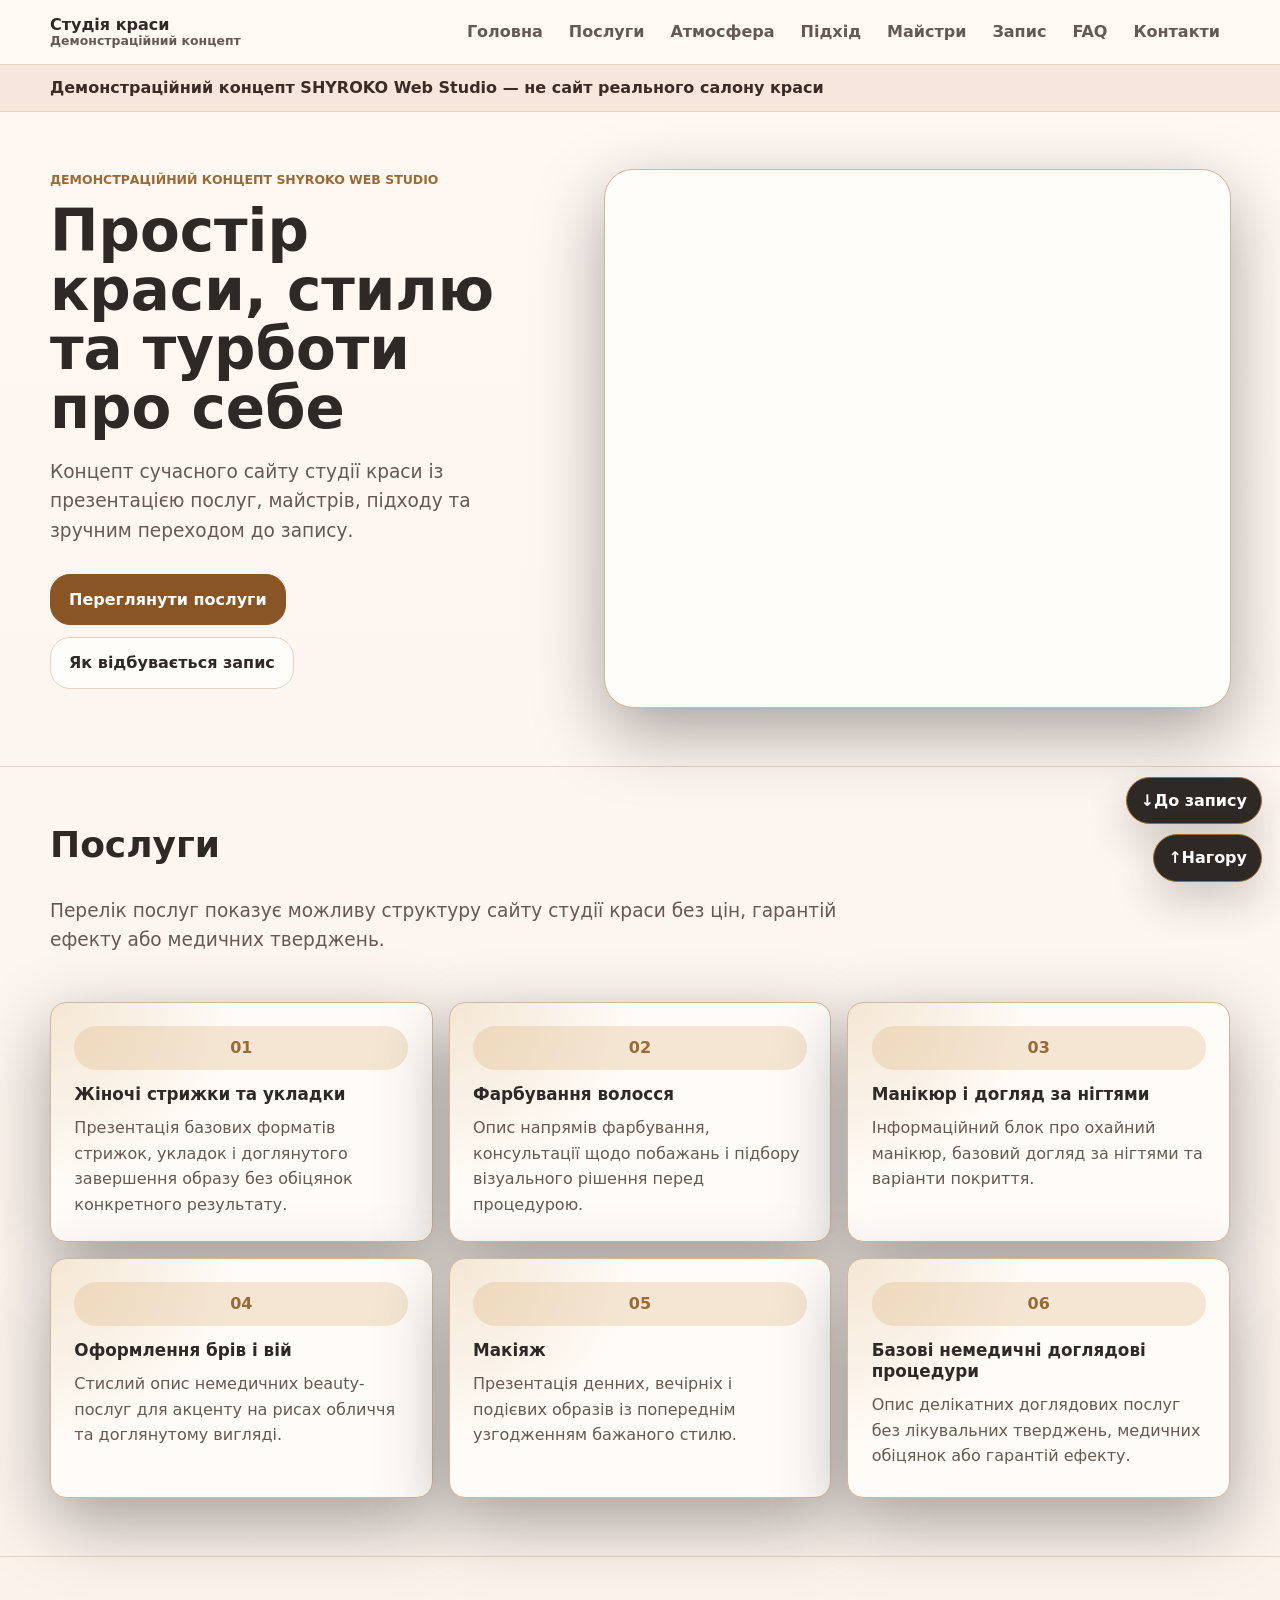
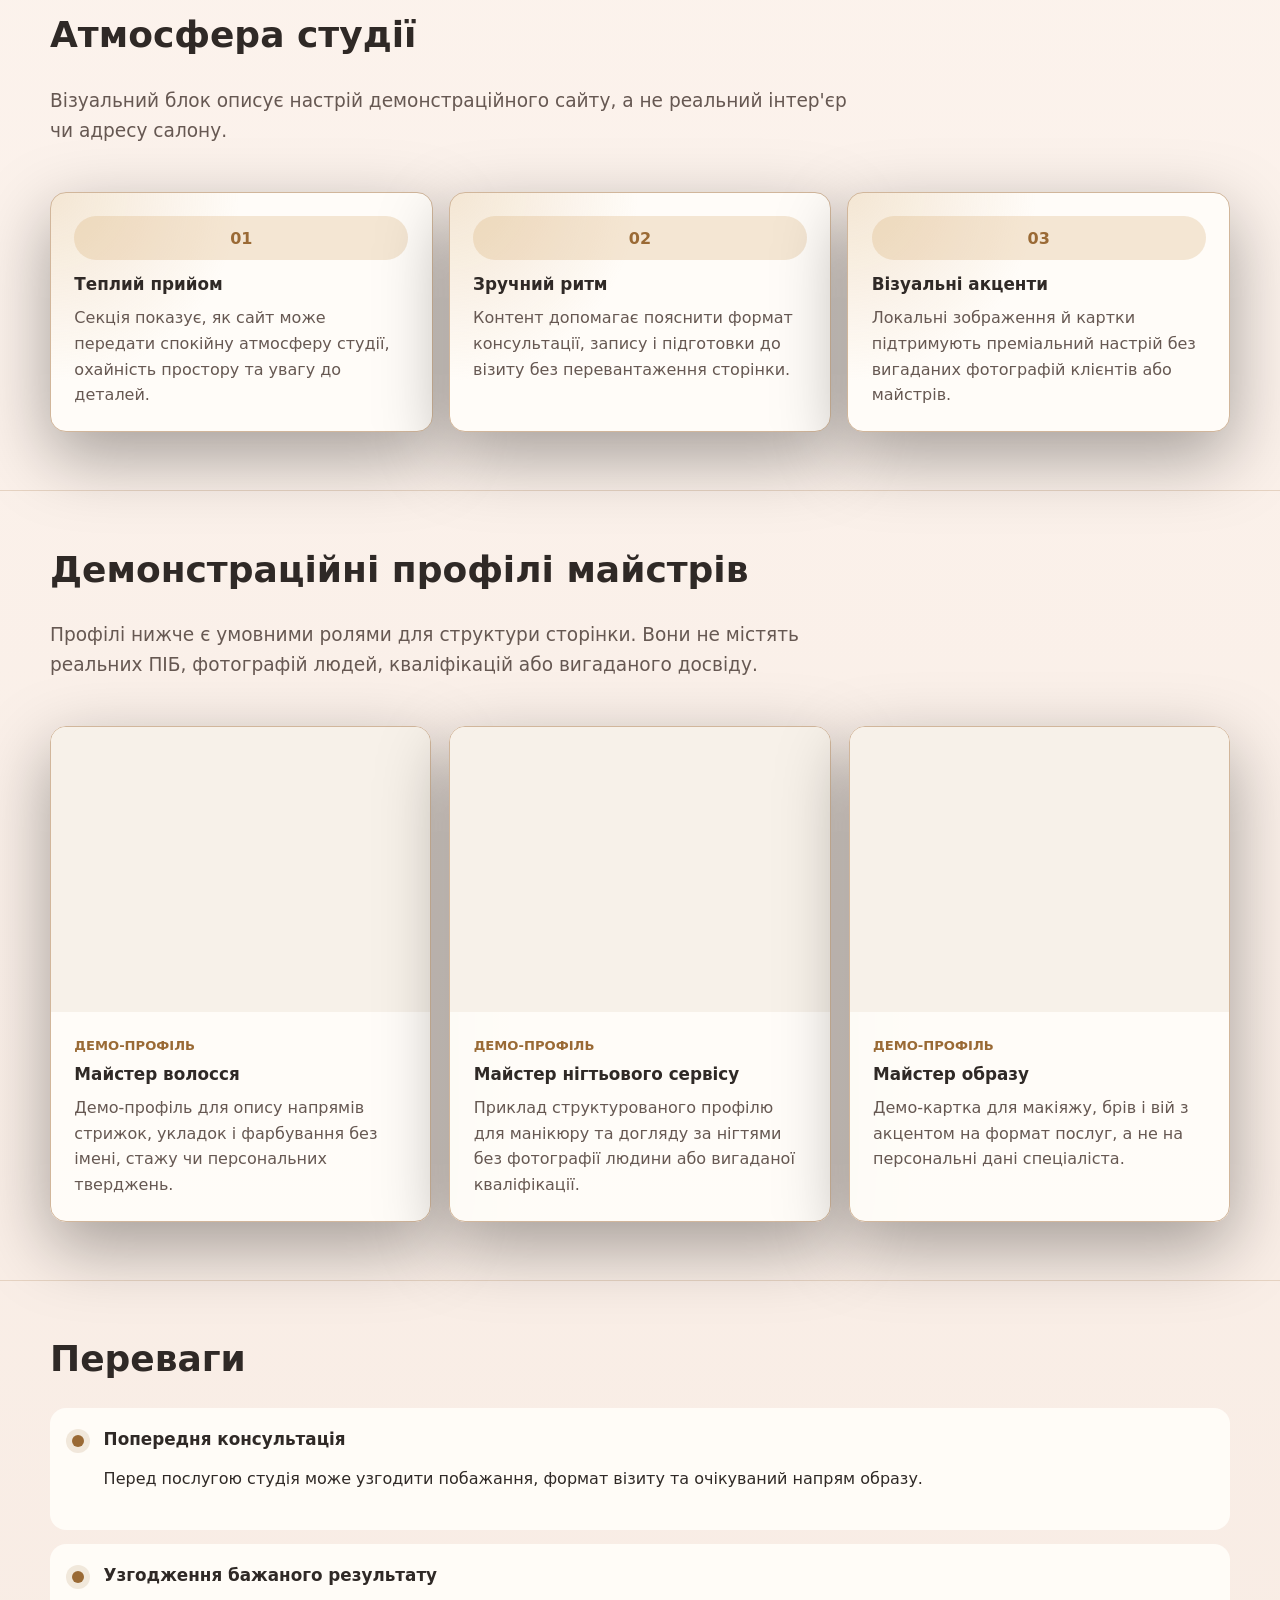
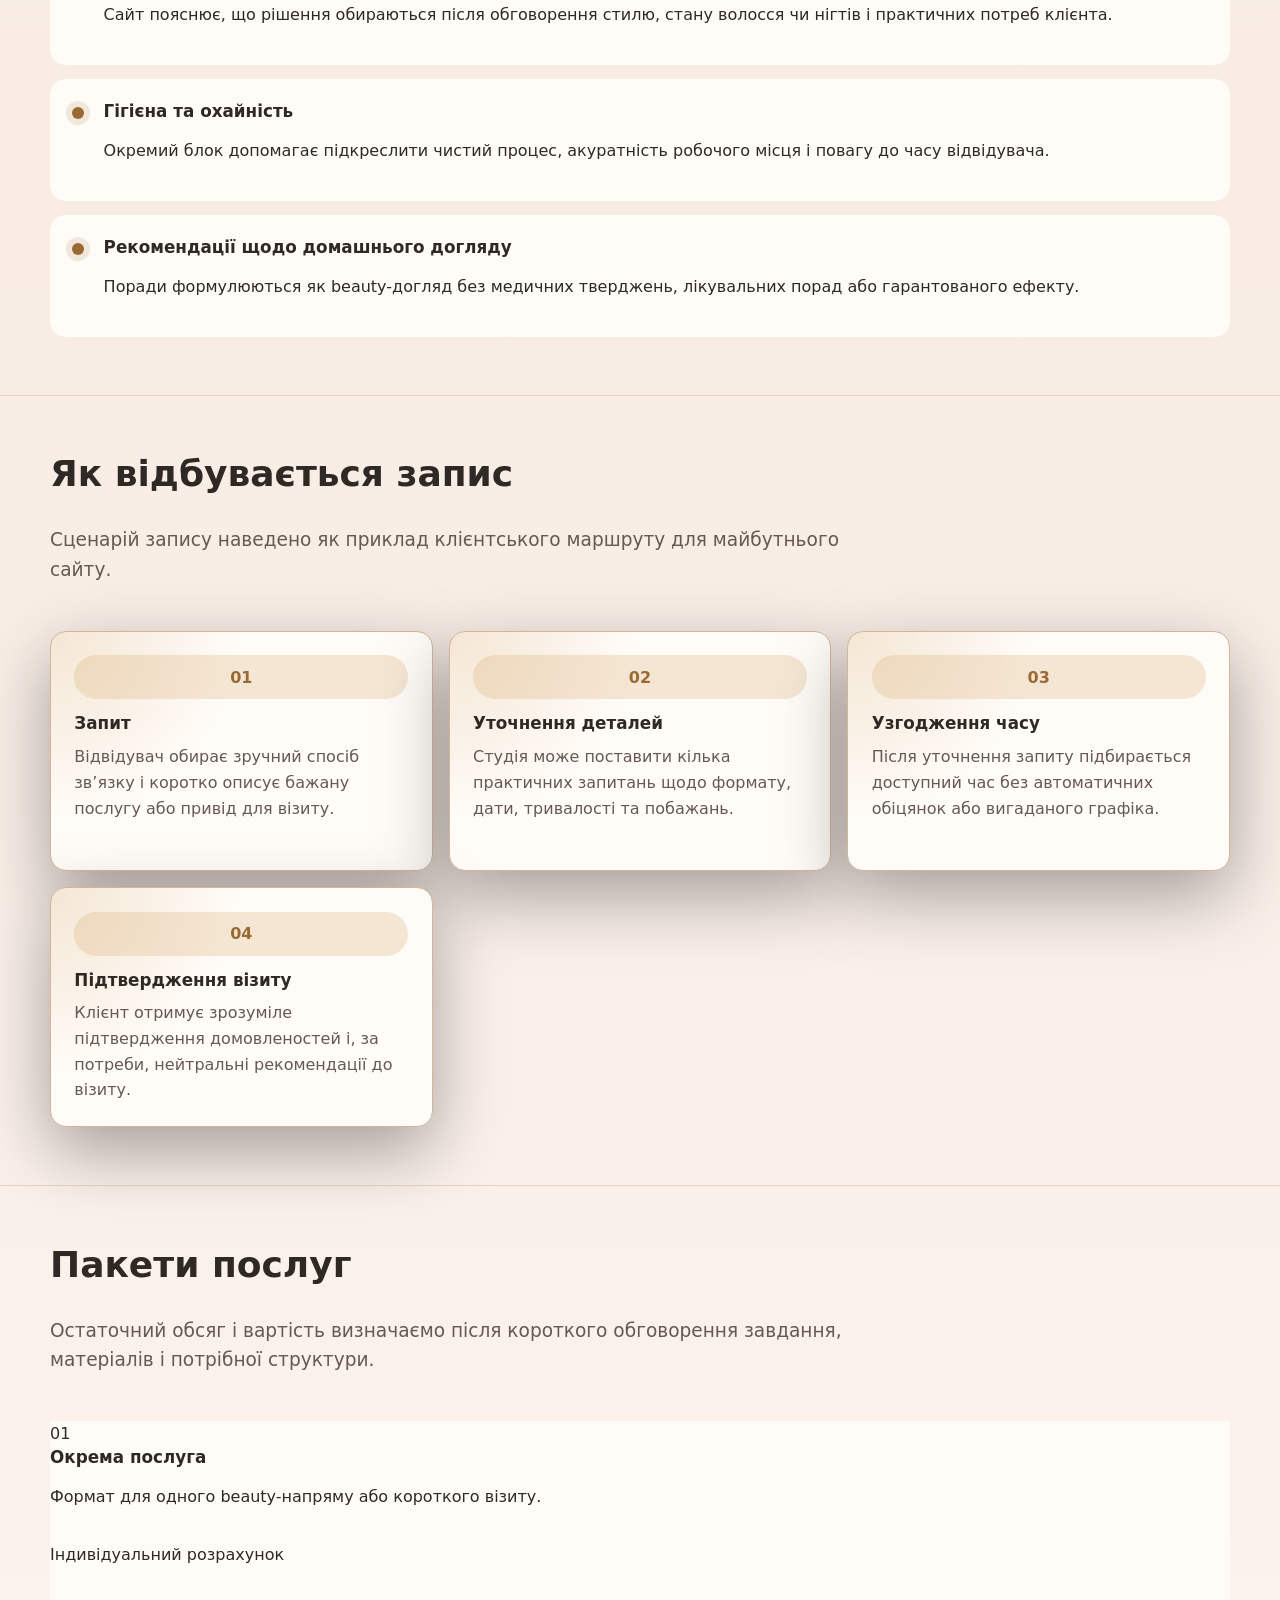
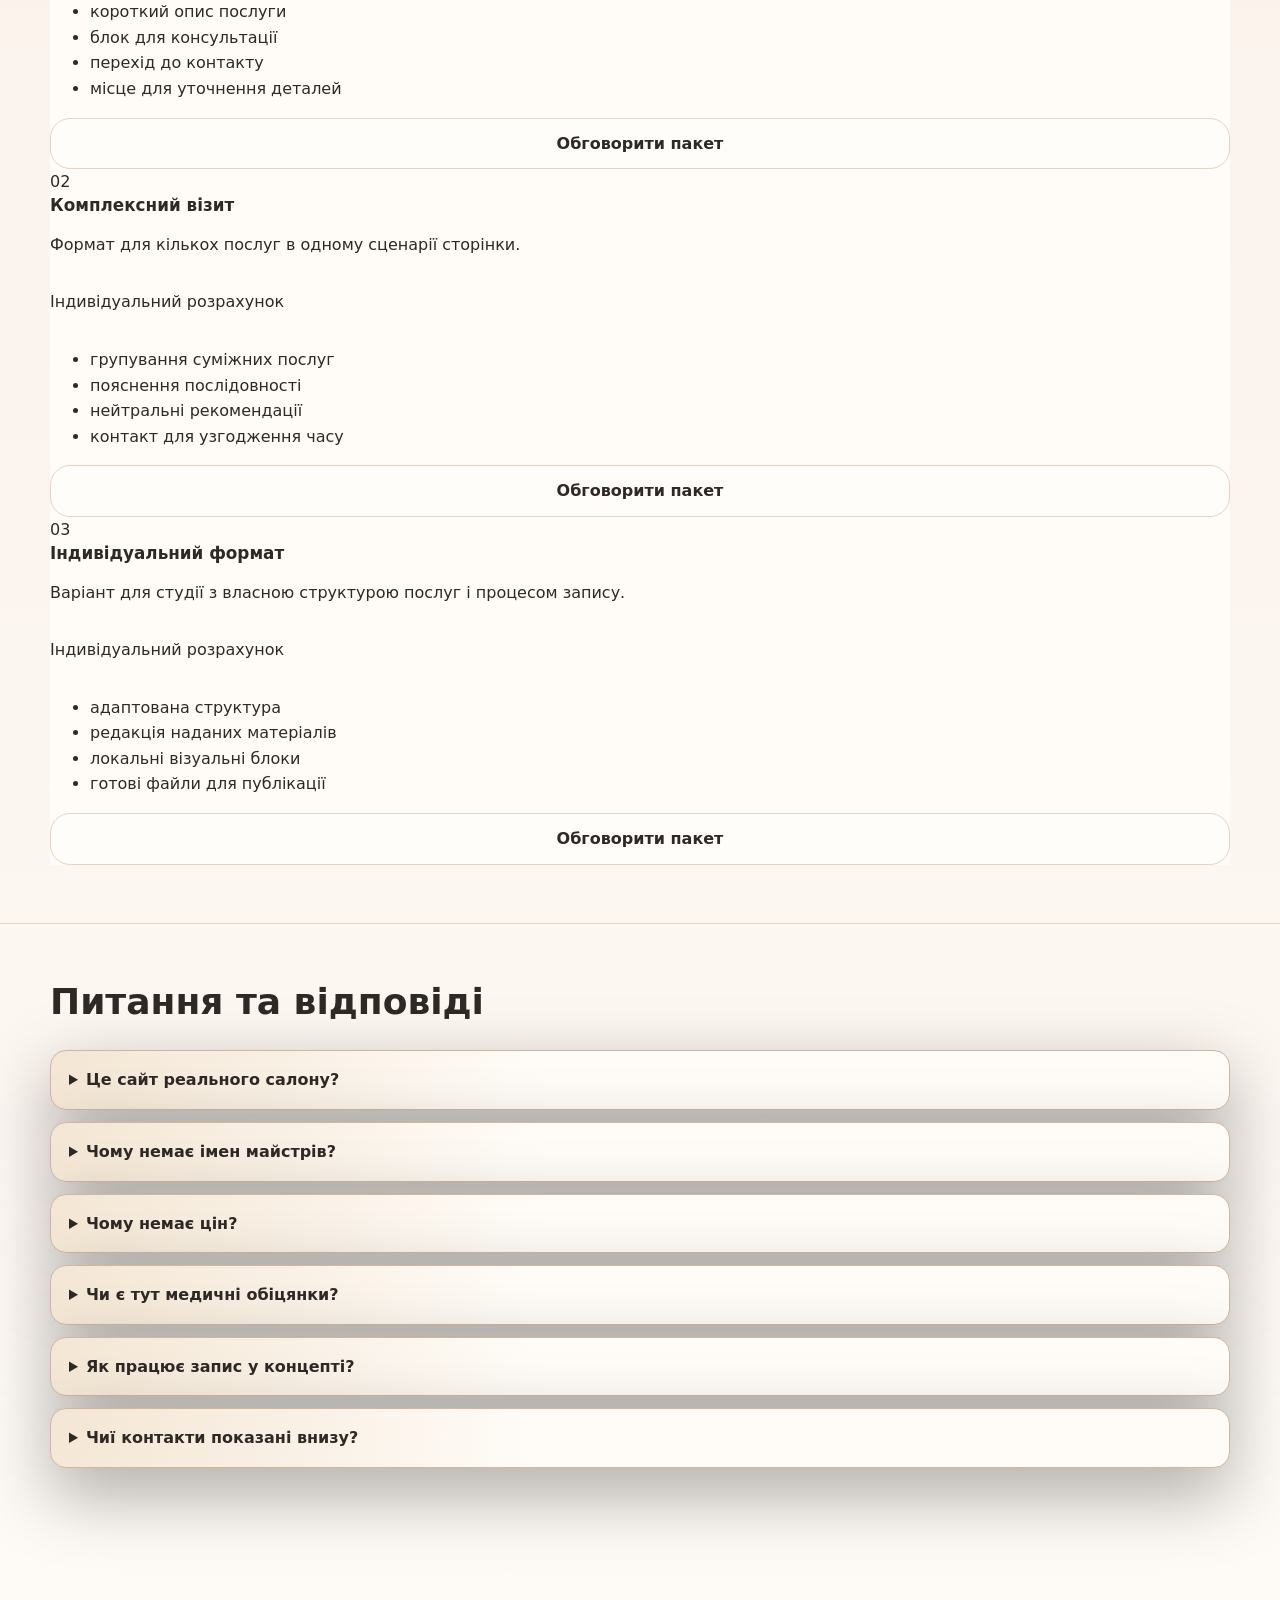
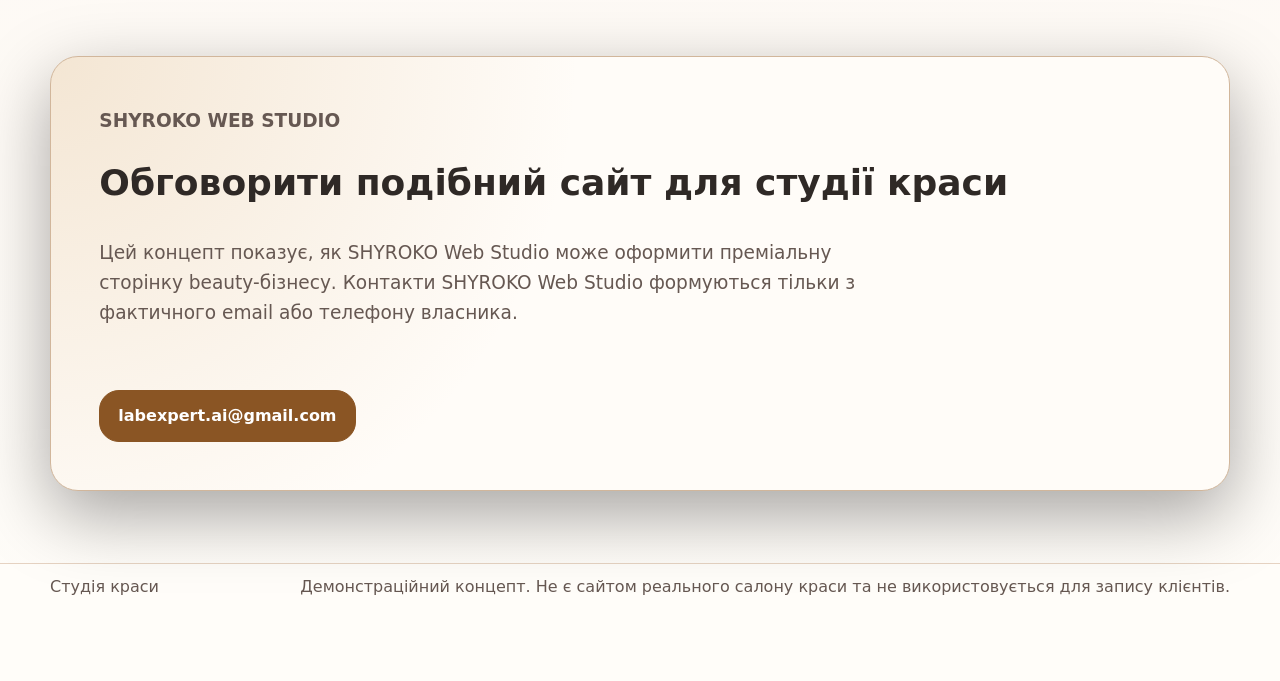
==== beauty-salon/index.html @ d80a9476 "Publish SHYROKO showcase with Tykha Kava demo" ====
<!doctype html>
<html lang="uk" dir="ltr">
<head>
  <meta charset="utf-8">
  <meta name="viewport" content="width=device-width, initial-scale=1">
  <meta http-equiv="Content-Security-Policy" content="default-src 'self'; script-src 'none'; style-src 'self'; img-src 'self'; object-src 'none'; base-uri 'none'; form-action 'none'">
  <title>Простір краси, стилю та турботи про себе</title>
  <meta name="description" content="Концепт сучасного сайту студії краси із презентацією послуг, майстрів, підходу та зручним переходом до запису.">
  <link rel="stylesheet" href="styles.css">
</head>
<body data-theme="studio" data-showcase="beauty-salon-showcase" class="motion-subtle">
  <a class="skip-link" href="#main-content">Перейти до основного вмісту</a>
  <header class="site-header">
    <div class="container header-layout">
      <a class="wordmark" href="#hero"><span>Студія краси</span><span class="wordmark-subtitle">Демонстраційний концепт</span></a>
      <nav aria-label="Основна навігація">
        <ul class="nav-list">
          <li><a href="#hero">Головна</a></li>
          <li><a href="#services">Послуги</a></li>
          <li><a href="#atmosphere">Атмосфера</a></li>
          <li><a href="#approach">Підхід</a></li>
          <li><a href="#portfolio">Майстри</a></li>
          <li><a href="#booking">Запис</a></li>
          <li><a href="#faq">FAQ</a></li>
          <li><a href="#final-cta">Контакти</a></li>
        </ul>
      </nav>
    </div>
  </header>
  <main id="main-content" class="page-main">
    <aside class="demo-notice" aria-label="Демонстраційне попередження">
      <div class="container">Демонстраційний концепт SHYROKO Web Studio — не сайт реального салону краси</div>
    </aside>
    <section id="hero" class="hero-section" aria-labelledby="hero-title">
      <div class="container hero-grid">
        <div>
          <p class="eyebrow">Демонстраційний концепт SHYROKO Web Studio</p>
          <h1 id="hero-title">Простір краси, стилю та турботи про себе</h1>
          <p class="hero-copy">Концепт сучасного сайту студії краси із презентацією послуг, майстрів, підходу та зручним переходом до запису.</p>
          <div class="hero-actions">
            <a class="button button-primary" href="#services">Переглянути послуги</a>
            <a class="button button-secondary" href="#booking">Як відбувається запис</a>
          </div>
        </div>
                <figure class="hero-media">
          <img class="hero-image" src="assets/asset-01.png" alt="Сучасний інтер’єр студії краси" width="1200" height="800" decoding="async">
        </figure>
      </div>
    </section>
    <section id="services" class="section-band" aria-labelledby="services-title">
      <div class="container">
        <div class="section-head">
          <h2 id="services-title">Послуги</h2>
          <p class="section-intro">Перелік послуг показує можливу структуру сайту студії краси без цін, гарантій ефекту або медичних тверджень.</p>
        </div>
        <div class="cards-grid">
          <article class="info-card">
            <span class="card-index">01</span>
            <h3>Жіночі стрижки та укладки</h3>
            <p>Презентація базових форматів стрижок, укладок і доглянутого завершення образу без обіцянок конкретного результату.</p>
          </article>
          <article class="info-card">
            <span class="card-index">02</span>
            <h3>Фарбування волосся</h3>
            <p>Опис напрямів фарбування, консультації щодо побажань і підбору візуального рішення перед процедурою.</p>
          </article>
          <article class="info-card">
            <span class="card-index">03</span>
            <h3>Манікюр і догляд за нігтями</h3>
            <p>Інформаційний блок про охайний манікюр, базовий догляд за нігтями та варіанти покриття.</p>
          </article>
          <article class="info-card">
            <span class="card-index">04</span>
            <h3>Оформлення брів і вій</h3>
            <p>Стислий опис немедичних beauty-послуг для акценту на рисах обличчя та доглянутому вигляді.</p>
          </article>
          <article class="info-card">
            <span class="card-index">05</span>
            <h3>Макіяж</h3>
            <p>Презентація денних, вечірніх і подієвих образів із попереднім узгодженням бажаного стилю.</p>
          </article>
          <article class="info-card">
            <span class="card-index">06</span>
            <h3>Базові немедичні доглядові процедури</h3>
            <p>Опис делікатних доглядових послуг без лікувальних тверджень, медичних обіцянок або гарантій ефекту.</p>
          </article>
        </div>
      </div>
    </section>
    <section id="atmosphere" class="section-band" aria-labelledby="atmosphere-title">
      <div class="container">
        <div class="section-head">
          <h2 id="atmosphere-title">Атмосфера студії</h2>
          <p class="section-intro">Візуальний блок описує настрій демонстраційного сайту, а не реальний інтер&#x27;єр чи адресу салону.</p>
        </div>
        <div class="cards-grid">
          <article class="info-card">
            <span class="card-index">01</span>
            <h3>Теплий прийом</h3>
            <p>Секція показує, як сайт може передати спокійну атмосферу студії, охайність простору та увагу до деталей.</p>
          </article>
          <article class="info-card">
            <span class="card-index">02</span>
            <h3>Зручний ритм</h3>
            <p>Контент допомагає пояснити формат консультації, запису і підготовки до візиту без перевантаження сторінки.</p>
          </article>
          <article class="info-card">
            <span class="card-index">03</span>
            <h3>Візуальні акценти</h3>
            <p>Локальні зображення й картки підтримують преміальний настрій без вигаданих фотографій клієнтів або майстрів.</p>
          </article>
        </div>
      </div>
    </section>
    <section id="portfolio" class="section-band" aria-labelledby="portfolio-title">
      <div class="container">
        <div class="section-head">
          <h2 id="portfolio-title">Демонстраційні профілі майстрів</h2>
          <p class="section-intro">Профілі нижче є умовними ролями для структури сторінки. Вони не містять реальних ПІБ, фотографій людей, кваліфікацій або вигаданого досвіду.</p>
        </div>
        <div class="portfolio-grid">
          <article class="portfolio-card">
            <img class="portfolio-image" src="assets/asset-02.png" alt="Майстер волосся - Демо-профіль для опису напрямів стрижок, укладок і фарбування без імені, стажу чи персональних тверджень." width="800" height="600" loading="lazy" decoding="async">
            <div class="portfolio-body">
            <p class="portfolio-category">Демо-профіль</p>
              <h3>Майстер волосся</h3>
              <p>Демо-профіль для опису напрямів стрижок, укладок і фарбування без імені, стажу чи персональних тверджень.</p>
            </div>
          </article>
          <article class="portfolio-card">
            <img class="portfolio-image" src="assets/asset-03.png" alt="Майстер нігтьового сервісу - Приклад структурованого профілю для манікюру та догляду за нігтями без фотографії людини або вигаданої кваліфікації." width="800" height="600" loading="lazy" decoding="async">
            <div class="portfolio-body">
            <p class="portfolio-category">Демо-профіль</p>
              <h3>Майстер нігтьового сервісу</h3>
              <p>Приклад структурованого профілю для манікюру та догляду за нігтями без фотографії людини або вигаданої кваліфікації.</p>
            </div>
          </article>
          <article class="portfolio-card">
            <img class="portfolio-image" src="assets/asset-04.png" alt="Майстер образу - Демо-картка для макіяжу, брів і вій з акцентом на формат послуг, а не на персональні дані спеціаліста." width="800" height="600" loading="lazy" decoding="async">
            <div class="portfolio-body">
            <p class="portfolio-category">Демо-профіль</p>
              <h3>Майстер образу</h3>
              <p>Демо-картка для макіяжу, брів і вій з акцентом на формат послуг, а не на персональні дані спеціаліста.</p>
            </div>
          </article>
        </div>
      </div>
    </section>
    <section id="approach" class="section-band" aria-labelledby="approach-title">
      <div class="container benefits-layout">
        <div class="section-head">
          <h2 id="approach-title">Переваги</h2>
        </div>
        <ol class="benefits-list">
          <li class="benefit-item">
            <span class="benefit-mark" aria-hidden="true"></span>
            <div>
              <h3>Попередня консультація</h3>
              <p>Перед послугою студія може узгодити побажання, формат візиту та очікуваний напрям образу.</p>
            </div>
          </li>
          <li class="benefit-item">
            <span class="benefit-mark" aria-hidden="true"></span>
            <div>
              <h3>Узгодження бажаного результату</h3>
              <p>Сайт пояснює, що рішення обираються після обговорення стилю, стану волосся чи нігтів і практичних потреб клієнта.</p>
            </div>
          </li>
          <li class="benefit-item">
            <span class="benefit-mark" aria-hidden="true"></span>
            <div>
              <h3>Гігієна та охайність</h3>
              <p>Окремий блок допомагає підкреслити чистий процес, акуратність робочого місця і повагу до часу відвідувача.</p>
            </div>
          </li>
          <li class="benefit-item">
            <span class="benefit-mark" aria-hidden="true"></span>
            <div>
              <h3>Рекомендації щодо домашнього догляду</h3>
              <p>Поради формулюються як beauty-догляд без медичних тверджень, лікувальних порад або гарантованого ефекту.</p>
            </div>
          </li>
        </ol>
      </div>
    </section>
    <section id="booking" class="section-band" aria-labelledby="booking-title">
      <div class="container">
        <div class="section-head">
          <h2 id="booking-title">Як відбувається запис</h2>
          <p class="section-intro">Сценарій запису наведено як приклад клієнтського маршруту для майбутнього сайту.</p>
        </div>
        <div class="process-grid">
          <article class="step-card" aria-label="Крок 1">
            <span class="step-index">01</span>
            <h3>Запит</h3>
            <p>Відвідувач обирає зручний спосіб зв’язку і коротко описує бажану послугу або привід для візиту.</p>
          </article>
          <article class="step-card" aria-label="Крок 2">
            <span class="step-index">02</span>
            <h3>Уточнення деталей</h3>
            <p>Студія може поставити кілька практичних запитань щодо формату, дати, тривалості та побажань.</p>
          </article>
          <article class="step-card" aria-label="Крок 3">
            <span class="step-index">03</span>
            <h3>Узгодження часу</h3>
            <p>Після уточнення запиту підбирається доступний час без автоматичних обіцянок або вигаданого графіка.</p>
          </article>
          <article class="step-card" aria-label="Крок 4">
            <span class="step-index">04</span>
            <h3>Підтвердження візиту</h3>
            <p>Клієнт отримує зрозуміле підтвердження домовленостей і, за потреби, нейтральні рекомендації до візиту.</p>
          </article>
        </div>
      </div>
    </section>
    <section id="packages" class="section-band" aria-labelledby="packages-title">
      <div class="container">
        <div class="section-head packages-head">
          <h2 id="packages-title">Пакети послуг</h2>
          <p class="section-intro">Остаточний обсяг і вартість визначаємо після короткого обговорення завдання, матеріалів і потрібної структури.</p>
        </div>
        <div class="packages-grid">
          <article class="package-card">
            <div class="package-topline">01</div>
            <h3>Окрема послуга</h3>
            <p>Формат для одного beauty-напряму або короткого візиту.</p>
            <p class="package-price">Індивідуальний розрахунок</p>
            <ul class="package-features">
              <li>короткий опис послуги</li>
              <li>блок для консультації</li>
              <li>перехід до контакту</li>
              <li>місце для уточнення деталей</li>
            </ul>
            <a class="button button-secondary package-cta" href="#final-cta">Обговорити пакет</a>
          </article>
          <article class="package-card">
            <div class="package-topline">02</div>
            <h3>Комплексний візит</h3>
            <p>Формат для кількох послуг в одному сценарії сторінки.</p>
            <p class="package-price">Індивідуальний розрахунок</p>
            <ul class="package-features">
              <li>групування суміжних послуг</li>
              <li>пояснення послідовності</li>
              <li>нейтральні рекомендації</li>
              <li>контакт для узгодження часу</li>
            </ul>
            <a class="button button-secondary package-cta" href="#final-cta">Обговорити пакет</a>
          </article>
          <article class="package-card">
            <div class="package-topline">03</div>
            <h3>Індивідуальний формат</h3>
            <p>Варіант для студії з власною структурою послуг і процесом запису.</p>
            <p class="package-price">Індивідуальний розрахунок</p>
            <ul class="package-features">
              <li>адаптована структура</li>
              <li>редакція наданих матеріалів</li>
              <li>локальні візуальні блоки</li>
              <li>готові файли для публікації</li>
            </ul>
            <a class="button button-secondary package-cta" href="#final-cta">Обговорити пакет</a>
          </article>
        </div>
      </div>
    </section>
    <section id="faq" class="section-band" aria-labelledby="faq-title">
      <div class="container">
        <div class="section-head">
          <h2 id="faq-title">Питання та відповіді</h2>
        </div>
        <div class="faq-list">
          <details class="faq-item">
            <summary>Це сайт реального салону?</summary>
            <p>Ні. Це демонстраційний концепт SHYROKO Web Studio для портфоліо, а не сторінка чинного салону краси.</p>
          </details>
          <details class="faq-item">
            <summary>Чому немає імен майстрів?</summary>
            <p>У концепті не використовуються реальні ПІБ, фотографії людей, стаж, кваліфікації або інші персональні дані.</p>
          </details>
          <details class="faq-item">
            <summary>Чому немає цін?</summary>
            <p>Ціни не вигадуються. Реальний салон може надати власні формати, а сайт відобразить їх після перевірки.</p>
          </details>
          <details class="faq-item">
            <summary>Чи є тут медичні обіцянки?</summary>
            <p>Ні. Контент описує лише немедичні beauty-послуги і не містить лікувальних тверджень або гарантованого ефекту.</p>
          </details>
          <details class="faq-item">
            <summary>Як працює запис у концепті?</summary>
            <p>Кнопки ведуть до контактного блоку, де власник може вказати фактичний email або телефон.</p>
          </details>
          <details class="faq-item">
            <summary>Чиї контакти показані внизу?</summary>
            <p>Контакти належать SHYROKO Web Studio і передаються власником під час створення демонстраційного сайту.</p>
          </details>
        </div>
      </div>
    </section>
    <section id="final-cta" class="cta-section" aria-labelledby="final-cta-title">
      <div class="container">
        <div class="cta-panel">
          <p class="eyebrow">SHYROKO WEB STUDIO</p>
          <h2 id="final-cta-title">Обговорити подібний сайт для студії краси</h2>
          <p>Цей концепт показує, як SHYROKO Web Studio може оформити преміальну сторінку beauty-бізнесу. Контакти SHYROKO Web Studio формуються тільки з фактичного email або телефону власника.</p>
          <div class="cta-actions">
            <a class="button button-primary" href="mailto:labexpert.ai@gmail.com">labexpert.ai@gmail.com</a>
          </div>
        </div>
      </div>
    </section>
  </main>
  <nav class="floating-page-nav" aria-label="Навігація сторінкою"><a class="page-jump" href="#final-cta" aria-label="Перейти до запису"><span aria-hidden="true">↓</span><span class="page-jump-label"> До запису</span></a><a class="back-to-top" href="#hero" aria-label="Повернутися нагору"><span aria-hidden="true">↑</span><span class="back-to-top-label"> Нагору</span></a></nav>
  <footer class="site-footer">
    <div class="container footer-layout">
      <p>Студія краси</p>
      <p>Демонстраційний концепт. Не є сайтом реального салону краси та не використовується для запису клієнтів.</p>
    </div>
  </footer>
</body>
</html>
---- beauty-salon/styles.css ----
:root {
  --color-background: #0B1020;
  --color-surface: #151C33;
  --color-text: #F8FAFC;
  --color-muted: #CBD5E1;
  --color-primary: #A78BFA;
  --color-primary-contrast: #111827;
  --color-border: #475569;
  --color-focus: #FBBF24;
  --content-max-width: 1180px;
  --radius: 16px;
  --space-section: clamp(2.75rem, 2.2rem + 1.8vw, 4.75rem);
  --shadow-soft: 0 16px 42px rgba(15, 23, 42, 0.10);
  --hero-accent: color-mix(in srgb, var(--color-primary) 16%, transparent);
  color-scheme: dark;
}

* { box-sizing: border-box; }

html {
  scroll-behavior: smooth;
  overflow-x: hidden;
}

body {
  margin: 0;
  min-width: 320px;
  overflow-x: hidden;
  font-family: system-ui, -apple-system, Segoe UI, sans-serif;
  color: var(--color-text);
  background: var(--color-background);
  line-height: 1.6;
}

a { color: inherit; }

a:focus-visible,
button:focus-visible {
  outline: 3px solid var(--color-focus);
  outline-offset: 4px;
}

.container {
  width: min(100% - 32px, var(--content-max-width));
  margin-inline: auto;
}

.skip-link {
  position: absolute;
  z-index: 20;
  inset-block-start: 0;
  inset-inline-start: 16px;
  min-height: 44px;
  display: inline-flex;
  align-items: center;
  padding-inline: 14px;
  transform: translateY(-120%);
  border-radius: 0 0 var(--radius) var(--radius);
  background: var(--color-primary);
  color: var(--color-primary-contrast);
  font-weight: 700;
}

.skip-link:focus-visible { transform: translateY(0); }

.site-header {
  position: sticky;
  top: 0;
  z-index: 10;
  border-bottom: 1px solid var(--color-border);
  background: color-mix(in srgb, var(--color-background) 92%, var(--color-surface));
}

.header-layout,
.footer-layout {
  display: grid;
  gap: 12px;
  padding-block: 10px;
}

.wordmark {
  min-height: 44px;
  display: inline-flex;
  align-items: center;
  width: max-content;
  text-decoration: none;
  font-weight: 800;
}

.brand-logo {
  display: block;
  width: auto;
  max-width: 160px;
  height: auto;
  max-height: 48px;
  object-fit: contain;
}

.nav-list {
  display: flex;
  flex-wrap: wrap;
  gap: 6px;
  padding: 0;
  margin: 0;
  list-style: none;
}

.nav-list a {
  min-height: 44px;
  display: inline-flex;
  align-items: center;
  padding: 8px 10px;
  border-radius: calc(var(--radius) + 2px);
  text-decoration: none;
  color: var(--color-muted);
  font-weight: 650;
}

.nav-list a[aria-current="page"],
.nav-list a:hover {
  color: var(--color-text);
  background: var(--color-surface);
}

.page-main { display: block; }

.hero-section {
  padding-block: var(--space-section);
}

.hero-grid {
  display: grid;
  gap: clamp(2rem, 5vw, 4rem);
  align-items: center;
}

.eyebrow {
  margin: 0 0 12px;
  color: var(--color-primary);
  font-weight: 800;
  text-transform: uppercase;
  letter-spacing: 0;
  font-size: 0.78rem;
}

h1,
h2,
h3,
p { overflow-wrap: anywhere; }

h1 {
  max-width: min(920px, 18ch);
  margin: 0;
  font-size: clamp(2.55rem, 2.05rem + 2.2vw, 4.65rem);
  line-height: 1.02;
  letter-spacing: 0;
}

h2 {
  margin: 0;
  font-size: clamp(1.7rem, 1.45rem + 1vw, 2.6rem);
  line-height: 1.12;
  letter-spacing: 0;
}

h3 {
  margin: 0;
  font-size: 1.05rem;
  line-height: 1.25;
  letter-spacing: 0;
}

.hero-copy,
.section-intro,
.cta-panel p {
  max-width: 68ch;
  color: var(--color-muted);
  font-size: clamp(1rem, 0.96rem + 0.25vw, 1.16rem);
}

.hero-actions,
.cta-actions {
  display: flex;
  flex-wrap: wrap;
  gap: 12px;
  margin-top: 28px;
}

.button {
  min-height: 44px;
  display: inline-flex;
  align-items: center;
  justify-content: center;
  padding: 12px 18px;
  border: 1px solid var(--color-border);
  border-radius: calc(var(--radius) + 4px);
  text-decoration: none;
  font-weight: 800;
}

.button-primary {
  border-color: var(--color-primary);
  background: var(--color-primary);
  color: var(--color-primary-contrast);
}

.button-secondary {
  background: var(--color-surface);
  color: var(--color-text);
}

.hero-visual {
  min-height: 300px;
  border: 1px solid var(--color-border);
  border-radius: calc(var(--radius) + 12px);
  background:
    radial-gradient(circle at 20% 20%, var(--hero-accent), transparent 34%),
    linear-gradient(135deg, var(--color-surface), var(--color-background));
  box-shadow: var(--shadow-soft);
  padding: 22px;
}

.hero-media {
  margin: 0;
  min-height: 300px;
  overflow: hidden;
  border: 1px solid var(--color-border);
  border-radius: calc(var(--radius) + 12px);
  background: var(--color-surface);
  box-shadow: var(--shadow-soft);
}

.hero-image {
  display: block;
  width: 100%;
  height: 100%;
  min-height: 300px;
  aspect-ratio: 3 / 2;
  object-fit: cover;
}

.visual-frame {
  height: 100%;
  min-height: 276px;
  display: grid;
  grid-template-columns: 1fr 0.8fr;
  gap: 16px;
}

.visual-block {
  border-radius: var(--radius);
  border: 1px solid var(--color-border);
  background: color-mix(in srgb, var(--color-primary) 12%, var(--color-surface));
}

.visual-stack {
  display: grid;
  gap: 16px;
}

.section-band {
  padding-block: var(--space-section);
  border-top: 1px solid var(--color-border);
}

.section-head {
  display: grid;
  gap: 12px;
  margin-bottom: 28px;
}

.portfolio-grid {
  display: grid;
  grid-template-columns: 1fr;
  gap: 18px;
}

.portfolio-card {
  min-width: 0;
  overflow: hidden;
  border: 1px solid var(--color-border);
  border-radius: var(--radius);
  background: var(--color-surface);
  box-shadow: var(--shadow-soft);
  transition: transform 180ms ease, box-shadow 180ms ease;
}

.portfolio-card:hover {
  transform: translateY(-3px);
}

.portfolio-image {
  display: block;
  width: 100%;
  aspect-ratio: 4 / 3;
  height: auto;
  object-fit: cover;
  background: color-mix(in srgb, var(--color-primary) 8%, var(--color-surface));
}

.portfolio-body {
  min-height: 190px;
  display: flex;
  flex-direction: column;
  padding: clamp(1rem, 0.9rem + 0.7vw, 1.5rem);
}

.portfolio-category {
  margin: 0 0 8px;
  color: var(--color-primary);
  font-size: 0.82rem;
  font-weight: 800;
  text-transform: uppercase;
  letter-spacing: 0;
}

.portfolio-body p:last-child {
  margin: 10px 0 0;
  color: var(--color-muted);
}

.portfolio-link {
  align-self: flex-start;
  margin-top: 18px;
  padding: 0.78rem 1rem;
  border: 1px solid var(--color-border);
  border-radius: 999px;
  color: var(--color-text);
  font-weight: 800;
  text-decoration: none;
}

.portfolio-link:hover {
  border-color: var(--color-primary);
  color: var(--color-primary);
}

.portfolio-link:focus-visible {
  outline: 3px solid color-mix(in srgb, var(--color-primary) 52%, white);
  outline-offset: 3px;
}

.cards-grid,
.process-grid {
  display: grid;
  grid-template-columns: 1fr;
  gap: 16px;
}

.info-card,
.step-card {
  min-width: 0;
  border: 1px solid var(--color-border);
  border-radius: var(--radius);
  background: var(--color-surface);
  padding: clamp(1rem, 0.9rem + 0.7vw, 1.5rem);
  box-shadow: var(--shadow-soft);
}


.trust-strip {
  padding-block: 18px;
  border-top: 1px solid var(--color-border);
  border-bottom: 1px solid var(--color-border);
  background: color-mix(in srgb, var(--color-surface) 82%, var(--color-background));
}

.trust-list {
  display: grid;
  grid-template-columns: 1fr;
  gap: 12px;
  padding: 0;
  margin: 0;
  list-style: none;
}

.trust-list li {
  min-width: 0;
  padding: 14px 0;
}

.trust-list strong {
  display: block;
  font-size: 0.98rem;
}

.trust-list span {
  display: block;
  margin-top: 4px;
  color: var(--color-muted);
}

.card-index,
.step-index {
  display: inline-flex;
  min-width: 44px;
  min-height: 44px;
  align-items: center;
  justify-content: center;
  margin-bottom: 14px;
  border-radius: 999px;
  color: var(--color-primary);
  background: var(--hero-accent);
  font-weight: 900;
}

.info-card p,
.step-card p,
.faq-item p {
  margin: 10px 0 0;
  color: var(--color-muted);
}


.faq-list {
  display: grid;
  gap: 12px;
}

.faq-item {
  border: 1px solid var(--color-border);
  border-radius: var(--radius);
  background: var(--color-surface);
  padding: 0;
  box-shadow: var(--shadow-soft);
}

.faq-item summary {
  min-height: 52px;
  cursor: pointer;
  padding: 16px 18px;
  font-weight: 800;
}

.faq-item summary:focus-visible {
  outline: 3px solid var(--color-focus);
  outline-offset: 4px;
}

.faq-item p {
  padding: 0 18px 18px;
}

.cta-section {
  padding-block: var(--space-section);
}

.cta-panel {
  display: grid;
  gap: 16px;
  border: 1px solid var(--color-border);
  border-radius: calc(var(--radius) + 12px);
  background:
    linear-gradient(135deg, var(--color-surface), color-mix(in srgb, var(--color-primary) 10%, var(--color-surface)));
  padding: clamp(1.5rem, 1.1rem + 2.4vw, 3.5rem);
  box-shadow: var(--shadow-soft);
}

.site-footer {
  border-top: 1px solid var(--color-border);
  color: var(--color-muted);
  background: var(--color-surface);
}

.site-footer p { margin: 0; }

[data-theme="studio"] {
  --shadow-soft: 0 24px 70px rgba(0, 0, 0, 0.35);
  --hero-accent: color-mix(in srgb, var(--color-primary) 26%, transparent);
}

[data-theme="studio"] .site-header {
  background: color-mix(in srgb, var(--color-background) 84%, var(--color-surface));
}

[data-showcase="ultrasound-clinic-showcase"] {
  --color-background: #f7fbff;
  --color-surface: #ffffff;
  --color-text: #102033;
  --color-muted: #43576f;
  --color-primary: #087f9f;
  --color-primary-contrast: #ffffff;
  --color-border: #c9e2ee;
  --color-focus: #0f5f8f;
  --hero-accent: color-mix(in srgb, #12b6cb 24%, transparent);
  background: linear-gradient(180deg, #f7fbff 0%, #eef8fb 48%, #ffffff 100%);
}

[data-showcase="ultrasound-clinic-showcase"] .site-header {
  backdrop-filter: blur(18px);
  background: color-mix(in srgb, #f7fbff 88%, transparent);
}

[data-showcase="ultrasound-clinic-showcase"] .wordmark {
  display: inline-grid;
  gap: 0;
  align-content: center;
  line-height: 1.15;
}

[data-showcase="ultrasound-clinic-showcase"] .wordmark-subtitle {
  color: var(--color-muted);
  font-size: 0.78rem;
  font-weight: 700;
}

[data-showcase="ultrasound-clinic-showcase"] .demo-notice {
  border-bottom: 1px solid var(--color-border);
  background: #e4f7fb;
  color: #12344a;
  font-weight: 800;
}

[data-showcase="ultrasound-clinic-showcase"] .demo-notice .container {
  padding-block: 10px;
}

[data-showcase="ultrasound-clinic-showcase"] .hero-section,
[data-showcase="ultrasound-clinic-showcase"] #services,
[data-showcase="ultrasound-clinic-showcase"] #approach,
[data-showcase="ultrasound-clinic-showcase"] #preparation,
[data-showcase="ultrasound-clinic-showcase"] #faq,
[data-showcase="ultrasound-clinic-showcase"] #final-cta {
  scroll-margin-top: 86px;
}

[data-showcase="ultrasound-clinic-showcase"] .hero-section {
  min-height: min(820px, calc(100vh - 86px));
  display: grid;
  align-items: center;
  padding-block: clamp(3.5rem, 6vw, 6.5rem);
}

[data-showcase="ultrasound-clinic-showcase"] h1 {
  max-width: 14ch;
  color: #0a2740;
}

[data-showcase="ultrasound-clinic-showcase"] .hero-copy {
  max-width: 60ch;
}

[data-showcase="ultrasound-clinic-showcase"] .hero-media,
[data-showcase="ultrasound-clinic-showcase"] .info-card,
[data-showcase="ultrasound-clinic-showcase"] .step-card,
[data-showcase="ultrasound-clinic-showcase"] .benefit-item,
[data-showcase="ultrasound-clinic-showcase"] .faq-item,
[data-showcase="ultrasound-clinic-showcase"] .cta-panel {
  border-color: color-mix(in srgb, var(--color-border) 78%, var(--color-primary));
  background: rgba(255, 255, 255, 0.92);
}

[data-showcase="ultrasound-clinic-showcase"] .cards-grid,
[data-showcase="ultrasound-clinic-showcase"] .process-grid {
  align-items: stretch;
  grid-auto-rows: 1fr;
}

[data-showcase="ultrasound-clinic-showcase"] .info-card,
[data-showcase="ultrasound-clinic-showcase"] .step-card {
  height: 100%;
  display: flex;
  flex-direction: column;
}

[data-showcase="ultrasound-clinic-showcase"] .info-card p,
[data-showcase="ultrasound-clinic-showcase"] .step-card p {
  flex: 1;
}

[data-showcase="ultrasound-clinic-showcase"] .trust-strip {
  background: #ffffff;
}

[data-showcase="ultrasound-clinic-showcase"] .benefits-list {
  display: grid;
  grid-template-columns: 1fr;
  gap: 14px;
  padding: 0;
  margin: 0;
  list-style: none;
}

[data-showcase="ultrasound-clinic-showcase"] .benefit-item {
  min-width: 0;
  display: grid;
  grid-template-columns: 18px minmax(0, 1fr);
  gap: 14px;
  align-items: start;
  padding: clamp(1rem, 0.9rem + 0.7vw, 1.35rem);
  border-radius: var(--radius);
}

[data-showcase="ultrasound-clinic-showcase"] .benefit-mark {
  width: 12px;
  height: 12px;
  margin-top: 0.38rem;
  border-radius: 999px;
  background: var(--color-primary);
  box-shadow: 0 0 0 6px rgba(8, 127, 159, 0.14);
}

[data-showcase="ultrasound-clinic-showcase"] .section-note {
  max-width: 74ch;
  margin: 18px 0 0;
  color: #27445a;
  font-weight: 700;
}

[data-showcase="ultrasound-clinic-showcase"] .cta-panel {
  background: linear-gradient(135deg, #ffffff, #def6fb);
}

[data-showcase="ultrasound-clinic-showcase"] .button-primary {
  background: #087f9f;
  border-color: #087f9f;
}

[data-showcase="ultrasound-clinic-showcase"] .floating-page-nav {
  position: fixed;
  right: max(18px, env(safe-area-inset-right));
  bottom: max(18px, env(safe-area-inset-bottom));
  z-index: 12;
  display: grid;
  gap: 10px;
  justify-items: end;
}

[data-showcase="ultrasound-clinic-showcase"] .page-jump,
[data-showcase="ultrasound-clinic-showcase"] .back-to-top {
  min-width: 44px;
  min-height: 44px;
  display: inline-flex;
  align-items: center;
  justify-content: center;
  padding: 10px 14px;
  border: 1px solid #087f9f;
  border-radius: 999px;
  background: #0a2740;
  color: #ffffff;
  box-shadow: 0 18px 42px rgba(10, 39, 64, 0.22);
  text-decoration: none;
  font-weight: 900;
}

[data-showcase="ultrasound-clinic-showcase"] .page-jump:hover,
[data-showcase="ultrasound-clinic-showcase"] .back-to-top:hover {
  background: #087f9f;
}

[data-showcase="ultrasound-clinic-showcase"] .page-jump:focus-visible,
[data-showcase="ultrasound-clinic-showcase"] .back-to-top:focus-visible {
  outline: 3px solid #0f5f8f;
  outline-offset: 4px;
}

[data-showcase="ultrasound-clinic-showcase"] .faq-list,
[data-showcase="ultrasound-clinic-showcase"] .cta-section,
[data-showcase="ultrasound-clinic-showcase"] .site-footer {
  padding-bottom: 72px;
}


[data-showcase="beauty-salon-showcase"] {
  --color-background: #fff8f3;
  --color-surface: #fffdf9;
  --color-text: #2f2926;
  --color-muted: #665852;
  --color-primary: #9a6a35;
  --color-primary-contrast: #ffffff;
  --color-border: #e6d3c2;
  --color-focus: #7b4d1d;
  --hero-accent: color-mix(in srgb, #d7ad75 28%, transparent);
  background: linear-gradient(180deg, #fff8f3 0%, #f8ece4 48%, #fffdf9 100%);
}

[data-showcase="beauty-salon-showcase"] .site-header {
  backdrop-filter: blur(18px);
  background: color-mix(in srgb, #fff8f3 90%, transparent);
}

[data-showcase="beauty-salon-showcase"] .wordmark {
  display: inline-grid;
  gap: 0;
  align-content: center;
  line-height: 1.15;
}

[data-showcase="beauty-salon-showcase"] .wordmark-subtitle {
  color: var(--color-muted);
  font-size: 0.78rem;
  font-weight: 700;
}

[data-showcase="beauty-salon-showcase"] .demo-notice {
  border-bottom: 1px solid var(--color-border);
  background: #f7e6dc;
  color: #3c2b24;
  font-weight: 800;
}

[data-showcase="beauty-salon-showcase"] .demo-notice .container {
  padding-block: 10px;
}

[data-showcase="beauty-salon-showcase"] .hero-section,
[data-showcase="beauty-salon-showcase"] #services,
[data-showcase="beauty-salon-showcase"] #atmosphere,
[data-showcase="beauty-salon-showcase"] #approach,
[data-showcase="beauty-salon-showcase"] #portfolio,
[data-showcase="beauty-salon-showcase"] #booking,
[data-showcase="beauty-salon-showcase"] #packages,
[data-showcase="beauty-salon-showcase"] #faq,
[data-showcase="beauty-salon-showcase"] #final-cta {
  scroll-margin-top: 86px;
}

[data-showcase="beauty-salon-showcase"] .hero-grid {
  grid-template-columns: minmax(0, 0.88fr) minmax(360px, 1.12fr);
  align-items: stretch;
}

[data-showcase="beauty-salon-showcase"] h1 {
  max-width: 16ch;
  color: #2f2926;
  font-size: clamp(2.7rem, 1.7rem + 2.4vw, 4.25rem);
}

[data-showcase="beauty-salon-showcase"] .hero-copy {
  max-width: 58ch;
}

[data-showcase="beauty-salon-showcase"] .hero-media,
[data-showcase="beauty-salon-showcase"] .info-card,
[data-showcase="beauty-salon-showcase"] .step-card,
[data-showcase="beauty-salon-showcase"] .benefit-item,
[data-showcase="beauty-salon-showcase"] .portfolio-card,
[data-showcase="beauty-salon-showcase"] .package-card,
[data-showcase="beauty-salon-showcase"] .faq-item,
[data-showcase="beauty-salon-showcase"] .cta-panel {
  border-color: color-mix(in srgb, var(--color-border) 72%, var(--color-primary));
  background: rgba(255, 253, 249, 0.94);
}

[data-showcase="beauty-salon-showcase"] .hero-media {
  min-height: clamp(420px, 42vw, 680px);
  height: 100%;
  overflow: hidden;
  border: 0;
  outline: 1px solid color-mix(in srgb, var(--color-border) 72%, var(--color-primary));
}

[data-showcase="beauty-salon-showcase"] .hero-image {
  display: block;
  width: 100%;
  height: 100%;
  min-height: 0;
  aspect-ratio: auto;
  object-fit: cover;
  object-position: 54% 46%;
}

[data-showcase="beauty-salon-showcase"] .portfolio-image {
  object-fit: cover;
}

[data-showcase="beauty-salon-showcase"] .cards-grid,
[data-showcase="beauty-salon-showcase"] .process-grid,
[data-showcase="beauty-salon-showcase"] .packages-grid {
  align-items: stretch;
  grid-auto-rows: 1fr;
}

[data-showcase="beauty-salon-showcase"] .info-card,
[data-showcase="beauty-salon-showcase"] .step-card,
[data-showcase="beauty-salon-showcase"] .package-card {
  height: 100%;
  display: flex;
  flex-direction: column;
}

[data-showcase="beauty-salon-showcase"] .benefits-list {
  display: grid;
  grid-template-columns: 1fr;
  gap: 14px;
  padding: 0;
  margin: 0;
  list-style: none;
}

[data-showcase="beauty-salon-showcase"] .benefit-item {
  min-width: 0;
  display: grid;
  grid-template-columns: 18px minmax(0, 1fr);
  gap: 14px;
  align-items: start;
  padding: clamp(1rem, 0.9rem + 0.7vw, 1.35rem);
  border-radius: var(--radius);
}

[data-showcase="beauty-salon-showcase"] .benefit-mark {
  width: 12px;
  height: 12px;
  margin-top: 0.38rem;
  border-radius: 999px;
  background: #9a6a35;
  box-shadow: 0 0 0 6px rgba(154, 106, 53, 0.14);
}

[data-showcase="beauty-salon-showcase"] .section-note {
  max-width: 74ch;
  margin: 18px 0 0;
  color: #4d3d35;
  font-weight: 700;
}

[data-showcase="beauty-salon-showcase"] .cta-panel {
  background: linear-gradient(135deg, #fffdf9, #f2dfd1);
}

[data-showcase="beauty-salon-showcase"] .button-primary {
  background: #8a5524;
  border-color: #8a5524;
}

[data-showcase="beauty-salon-showcase"] .floating-page-nav {
  position: fixed;
  right: max(18px, env(safe-area-inset-right));
  bottom: max(18px, env(safe-area-inset-bottom));
  z-index: 12;
  display: grid;
  gap: 10px;
  justify-items: end;
}

[data-showcase="beauty-salon-showcase"] .page-jump,
[data-showcase="beauty-salon-showcase"] .back-to-top {
  min-width: 44px;
  min-height: 44px;
  display: inline-flex;
  align-items: center;
  justify-content: center;
  padding: 10px 14px;
  border: 1px solid #9a6a35;
  border-radius: 999px;
  background: #2f2926;
  color: #ffffff;
  box-shadow: 0 18px 42px rgba(47, 41, 38, 0.22);
  text-decoration: none;
  font-weight: 900;
}

[data-showcase="beauty-salon-showcase"] .page-jump:hover,
[data-showcase="beauty-salon-showcase"] .back-to-top:hover {
  background: #8a5524;
}

[data-showcase="beauty-salon-showcase"] .page-jump:focus-visible,
[data-showcase="beauty-salon-showcase"] .back-to-top:focus-visible {
  outline: 3px solid #7b4d1d;
  outline-offset: 4px;
}

[data-showcase="beauty-salon-showcase"] .faq-list,
[data-showcase="beauty-salon-showcase"] .cta-section,
[data-showcase="beauty-salon-showcase"] .site-footer {
  padding-bottom: 72px;
}

[data-showcase="coffee-shop-showcase"] {
  --color-background: #fff6e8;
  --color-surface: #fffaf1;
  --color-text: #2b1a12;
  --color-muted: #664d3c;
  --color-primary: #8a4f24;
  --color-primary-contrast: #ffffff;
  --color-border: #dec3a3;
  --color-focus: #5f3218;
  --hero-accent: color-mix(in srgb, #c9853f 30%, transparent);
  background: linear-gradient(180deg, #fff6e8 0%, #f3dcc0 48%, #fffaf1 100%);
}

[data-showcase="coffee-shop-showcase"] .site-header {
  backdrop-filter: blur(18px);
  background: color-mix(in srgb, #fff6e8 90%, transparent);
}

[data-showcase="coffee-shop-showcase"] .wordmark {
  display: inline-grid;
  gap: 0;
  align-content: center;
  line-height: 1.15;
}

[data-showcase="coffee-shop-showcase"] .wordmark-subtitle {
  color: var(--color-muted);
  font-size: 0.78rem;
  font-weight: 700;
}

[data-showcase="coffee-shop-showcase"] .demo-notice {
  border-bottom: 1px solid var(--color-border);
  background: #ead2b2;
  color: #2b1a12;
  font-weight: 800;
}

[data-showcase="coffee-shop-showcase"] .demo-notice .container {
  padding-block: 10px;
}

[data-showcase="coffee-shop-showcase"] .hero-section,
[data-showcase="coffee-shop-showcase"] #services,
[data-showcase="coffee-shop-showcase"] #audience,
[data-showcase="coffee-shop-showcase"] #portfolio,
[data-showcase="coffee-shop-showcase"] #approach,
[data-showcase="coffee-shop-showcase"] #booking,
[data-showcase="coffee-shop-showcase"] #packages,
[data-showcase="coffee-shop-showcase"] #faq,
[data-showcase="coffee-shop-showcase"] #final-cta {
  scroll-margin-top: 86px;
}

[data-showcase="coffee-shop-showcase"] .hero-grid {
  grid-template-columns: minmax(0, 0.82fr) minmax(360px, 1.18fr);
  align-items: stretch;
}

[data-showcase="coffee-shop-showcase"] h1 {
  max-width: 13ch;
  color: #2b1a12;
  font-size: clamp(2.85rem, 1.9rem + 2.7vw, 4.55rem);
}

[data-showcase="coffee-shop-showcase"] .hero-copy {
  max-width: 58ch;
}

[data-showcase="coffee-shop-showcase"] .hero-media {
  min-height: clamp(420px, 42vw, 680px);
  height: 100%;
  overflow: hidden;
  border-color: color-mix(in srgb, var(--color-border) 65%, var(--color-primary));
}

[data-showcase="coffee-shop-showcase"] .hero-image {
  width: 100%;
  height: 100%;
  min-height: 0;
  aspect-ratio: auto;
  object-fit: cover;
  object-position: 52% 48%;
}

[data-showcase="coffee-shop-showcase"] .portfolio-image {
  display: block;
  width: 100%;
  height: 100%;
  object-fit: cover;
  object-position: 52% 48%;
}

[data-showcase="coffee-shop-showcase"] .cards-grid,
[data-showcase="coffee-shop-showcase"] .process-grid,
[data-showcase="coffee-shop-showcase"] .packages-grid {
  align-items: stretch;
  grid-auto-rows: 1fr;
}

[data-showcase="coffee-shop-showcase"] .info-card,
[data-showcase="coffee-shop-showcase"] .step-card,
[data-showcase="coffee-shop-showcase"] .package-card {
  height: 100%;
  display: flex;
  flex-direction: column;
}

[data-showcase="coffee-shop-showcase"] .package-card {
  padding-inline: clamp(1.25rem, 0.95rem + 1vw, 2rem);
}

[data-showcase="coffee-shop-showcase"] .hero-media,
[data-showcase="coffee-shop-showcase"] .info-card,
[data-showcase="coffee-shop-showcase"] .step-card,
[data-showcase="coffee-shop-showcase"] .benefit-item,
[data-showcase="coffee-shop-showcase"] .portfolio-card,
[data-showcase="coffee-shop-showcase"] .package-card,
[data-showcase="coffee-shop-showcase"] .faq-item,
[data-showcase="coffee-shop-showcase"] .cta-panel {
  border-color: color-mix(in srgb, var(--color-border) 72%, var(--color-primary));
  background: rgba(255, 250, 241, 0.94);
}

[data-showcase="coffee-shop-showcase"] .benefits-list {
  display: grid;
  grid-template-columns: 1fr;
  gap: 14px;
  padding: 0;
  margin: 0;
  list-style: none;
}

[data-showcase="coffee-shop-showcase"] .benefit-item {
  min-width: 0;
  display: grid;
  grid-template-columns: 18px minmax(0, 1fr);
  gap: 14px;
  align-items: start;
  padding: clamp(1rem, 0.9rem + 0.7vw, 1.35rem);
  border-radius: var(--radius);
}

[data-showcase="coffee-shop-showcase"] .benefit-mark {
  width: 12px;
  height: 12px;
  margin-top: 0.38rem;
  border-radius: 999px;
  background: #8a4f24;
  box-shadow: 0 0 0 6px rgba(138, 79, 36, 0.14);
}

[data-showcase="coffee-shop-showcase"] .cta-panel {
  background: linear-gradient(135deg, #fffaf1, #ead2b2);
}

[data-showcase="coffee-shop-showcase"] .button-primary {
  background: #74401f;
  border-color: #74401f;
}

[data-showcase="coffee-shop-showcase"] .floating-page-nav {
  position: fixed;
  right: max(18px, env(safe-area-inset-right));
  bottom: max(18px, env(safe-area-inset-bottom));
  z-index: 12;
  display: grid;
  gap: 10px;
  justify-items: end;
}

[data-showcase="coffee-shop-showcase"] .page-jump,
[data-showcase="coffee-shop-showcase"] .back-to-top {
  min-width: 44px;
  min-height: 44px;
  display: inline-flex;
  align-items: center;
  justify-content: center;
  padding: 10px 14px;
  border: 1px solid #8a4f24;
  border-radius: 999px;
  background: #2b1a12;
  color: #ffffff;
  box-shadow: 0 18px 42px rgba(43, 26, 18, 0.22);
  text-decoration: none;
  font-weight: 900;
}

[data-showcase="coffee-shop-showcase"] .page-jump:hover,
[data-showcase="coffee-shop-showcase"] .back-to-top:hover {
  background: #74401f;
}

[data-showcase="coffee-shop-showcase"] .page-jump:focus-visible,
[data-showcase="coffee-shop-showcase"] .back-to-top:focus-visible {
  outline: 3px solid #5f3218;
  outline-offset: 4px;
}

[data-showcase="coffee-shop-showcase"] .faq-list,
[data-showcase="coffee-shop-showcase"] .cta-section,
[data-showcase="coffee-shop-showcase"] .site-footer {
  padding-bottom: 72px;
}

[data-showcase="lumina-commercial-showcase"] {
  --color-background: #070a18;
  --color-surface: #11172c;
  --color-muted: #d7def2;
  --color-primary: #8db4ff;
  --color-primary-contrast: #07111f;
  --color-border: #31406d;
  --hero-accent: color-mix(in srgb, #7c3aed 32%, transparent);
  background:
    radial-gradient(circle at 84% 12%, rgba(124, 58, 237, 0.28), transparent 34rem),
    radial-gradient(circle at 12% 30%, rgba(37, 99, 235, 0.24), transparent 30rem),
    linear-gradient(180deg, #070a18 0%, #0b1024 46%, #080b18 100%);
}

[data-showcase="lumina-commercial-showcase"] .site-header {
  backdrop-filter: blur(18px);
  background: color-mix(in srgb, #070a18 82%, transparent);
}

[data-showcase="lumina-commercial-showcase"] .hero-section {
  min-height: min(860px, calc(100vh - 74px));
  display: grid;
  align-items: center;
  padding-block: clamp(4rem, 7vw, 7.5rem);
  scroll-margin-top: 84px;
}

[data-showcase="lumina-commercial-showcase"] h1 {
  max-width: 13ch;
  font-size: clamp(3rem, 2.3rem + 3.1vw, 6.4rem);
}

[data-showcase="lumina-commercial-showcase"] .hero-tagline {
  max-width: 42ch;
  margin: 0 0 1.1rem;
  color: #f4f7ff;
  font-size: clamp(1rem, 0.9rem + 0.45vw, 1.32rem);
  font-weight: 700;
  line-height: 1.35;
}

[data-showcase="lumina-commercial-showcase"] .hero-copy {
  max-width: 58ch;
}

[data-showcase="lumina-commercial-showcase"] .hero-media,
[data-showcase="lumina-commercial-showcase"] .portfolio-card,
[data-showcase="lumina-commercial-showcase"] .info-card,
[data-showcase="lumina-commercial-showcase"] .step-card,
[data-showcase="lumina-commercial-showcase"] .faq-item,
[data-showcase="lumina-commercial-showcase"] .cta-panel {
  border-color: color-mix(in srgb, var(--color-border) 70%, var(--color-primary));
  background:
    linear-gradient(145deg, rgba(255, 255, 255, 0.075), rgba(255, 255, 255, 0.025)),
    color-mix(in srgb, var(--color-surface) 86%, #050816);
}

[data-showcase="lumina-commercial-showcase"] .hero-media {
  transform: none;
}

[data-showcase="lumina-commercial-showcase"] .cards-grid,
[data-showcase="lumina-commercial-showcase"] .process-grid,
[data-showcase="lumina-commercial-showcase"] .portfolio-grid,
[data-showcase="lumina-commercial-showcase"] .packages-grid {
  align-items: stretch;
}

[data-showcase="lumina-commercial-showcase"] .cards-grid,
[data-showcase="lumina-commercial-showcase"] .process-grid,
[data-showcase="lumina-commercial-showcase"] .packages-grid {
  grid-auto-rows: 1fr;
}

[data-showcase="lumina-commercial-showcase"] .info-card,
[data-showcase="lumina-commercial-showcase"] .step-card,
[data-showcase="lumina-commercial-showcase"] .portfolio-card,
[data-showcase="lumina-commercial-showcase"] .package-card {
  height: 100%;
  display: flex;
  flex-direction: column;
}

[data-showcase="lumina-commercial-showcase"] .info-card p,
[data-showcase="lumina-commercial-showcase"] .step-card p,
[data-showcase="lumina-commercial-showcase"] .portfolio-body h3 + p,
[data-showcase="lumina-commercial-showcase"] .package-card > p:first-of-type {
  flex: 1;
}

[data-showcase="lumina-commercial-showcase"] .portfolio-body {
  display: flex;
  flex: 1;
  flex-direction: column;
}

[data-showcase="lumina-commercial-showcase"] .portfolio-card-wide {
  grid-column: 1 / -1;
}

[data-showcase="lumina-commercial-showcase"] .portfolio-card-wide .portfolio-image {
  min-height: 320px;
}

[data-showcase="lumina-commercial-showcase"] .portfolio-card-wide .portfolio-body h3 {
  max-width: 14ch;
  font-size: clamp(1.5rem, 1.15rem + 1.1vw, 2.45rem);
}

[data-showcase="lumina-commercial-showcase"] .portfolio-card-wide .portfolio-body h3 + p {
  max-width: 58ch;
}

[data-showcase="lumina-commercial-showcase"] .portfolio-link {
  border-color: color-mix(in srgb, var(--color-primary) 62%, var(--color-border));
  background: linear-gradient(135deg, rgba(59, 130, 246, 0.22), rgba(124, 58, 237, 0.18));
}

[data-showcase="lumina-commercial-showcase"] .benefits-layout {
  display: grid;
  gap: 28px;
}

[data-showcase="lumina-commercial-showcase"] .benefits-list {
  display: grid;
  grid-template-columns: 1fr;
  gap: 14px;
  padding: 0;
  margin: 0;
  list-style: none;
}

[data-showcase="lumina-commercial-showcase"] .benefit-item {
  min-width: 0;
  display: grid;
  grid-template-columns: 18px minmax(0, 1fr);
  gap: 14px;
  align-items: start;
  padding: clamp(1rem, 0.9rem + 0.7vw, 1.35rem);
  border: 1px solid color-mix(in srgb, var(--color-border) 72%, var(--color-primary));
  border-radius: var(--radius);
  background: linear-gradient(135deg, rgba(141, 180, 255, 0.09), rgba(124, 58, 237, 0.04));
}

[data-showcase="lumina-commercial-showcase"] .benefit-mark {
  width: 18px;
  height: 18px;
  margin-top: 4px;
  border-radius: 50%;
  background: linear-gradient(135deg, #8db4ff, #a78bfa);
  box-shadow: 0 0 0 5px rgba(141, 180, 255, 0.12);
}

[data-showcase="lumina-commercial-showcase"] .benefit-item p {
  margin: 8px 0 0;
  color: var(--color-muted);
}

[data-showcase="lumina-commercial-showcase"] .packages-grid {
  display: grid;
  grid-template-columns: 1fr;
  gap: 16px;
}

[data-showcase="lumina-commercial-showcase"] .package-card {
  min-width: 0;
  padding: clamp(1rem, 0.9rem + 0.8vw, 1.55rem);
  border: 1px solid color-mix(in srgb, var(--color-border) 70%, var(--color-primary));
  border-radius: var(--radius);
  background:
    linear-gradient(145deg, rgba(255, 255, 255, 0.08), rgba(255, 255, 255, 0.026)),
    color-mix(in srgb, var(--color-surface) 86%, #050816);
  box-shadow: var(--shadow-soft);
}

[data-showcase="lumina-commercial-showcase"] .package-topline {
  color: var(--color-primary);
  font-size: 0.78rem;
  font-weight: 900;
}

[data-showcase="lumina-commercial-showcase"] .package-card h3 {
  margin-top: 10px;
}

[data-showcase="lumina-commercial-showcase"] .package-card p {
  margin: 10px 0 0;
  color: var(--color-muted);
}

[data-showcase="lumina-commercial-showcase"] .package-price {
  color: var(--color-text) !important;
  font-weight: 900;
}

[data-showcase="lumina-commercial-showcase"] .package-features {
  display: grid;
  gap: 9px;
  padding: 0;
  margin: 18px 0 0;
  list-style: none;
}

[data-showcase="lumina-commercial-showcase"] .package-features li {
  position: relative;
  padding-left: 18px;
  color: var(--color-muted);
}

[data-showcase="lumina-commercial-showcase"] .package-features li::before {
  content: "";
  position: absolute;
  left: 0;
  top: 0.72em;
  width: 7px;
  height: 7px;
  border-radius: 50%;
  background: var(--color-primary);
}

[data-showcase="lumina-commercial-showcase"] .package-cta {
  margin-top: 20px;
}

[data-showcase="lumina-commercial-showcase"] .button-primary {
  background: linear-gradient(135deg, #8db4ff, #a78bfa);
}

[data-showcase="lumina-commercial-showcase"] .floating-page-nav {
  position: fixed;
  right: max(18px, env(safe-area-inset-right));
  bottom: max(18px, env(safe-area-inset-bottom));
  z-index: 9;
  display: grid;
  gap: 10px;
  justify-items: end;
}

[data-showcase="lumina-commercial-showcase"] .page-jump,
[data-showcase="lumina-commercial-showcase"] .back-to-top {
  min-width: 44px;
  min-height: 44px;
  display: inline-flex;
  align-items: center;
  justify-content: center;
  padding: 12px 16px;
  border: 1px solid color-mix(in srgb, var(--color-primary) 76%, #ffffff);
  border-radius: 999px;
  background: linear-gradient(135deg, #dbeafe, #c4b5fd);
  color: #07111f;
  box-shadow: 0 18px 42px rgba(0, 0, 0, 0.38);
  text-decoration: none;
  font-weight: 900;
}

[data-showcase="lumina-commercial-showcase"] .page-jump:hover,
[data-showcase="lumina-commercial-showcase"] .back-to-top:hover {
  background: linear-gradient(135deg, #ffffff, #dbeafe);
}

[data-showcase="lumina-commercial-showcase"] .page-jump:focus-visible,
[data-showcase="lumina-commercial-showcase"] .back-to-top:focus-visible {
  outline: 3px solid #ffffff;
  outline-offset: 4px;
}

[data-showcase="lumina-commercial-showcase"] #final-cta {
  scroll-margin-top: 84px;
}

[data-showcase="lumina-commercial-showcase"] .cta-panel {
  grid-template-columns: 1fr;
  overflow: hidden;
}

[data-showcase="lumina-commercial-showcase"] .faq-list,
[data-showcase="lumina-commercial-showcase"] .cta-section,
[data-showcase="lumina-commercial-showcase"] .site-footer {
  padding-bottom: 72px;
}
[data-theme="studio"] .hero-visual,
[data-theme="studio"] .info-card,
[data-theme="studio"] .step-card,
[data-theme="studio"] .faq-item,
[data-theme="studio"] .cta-panel {
  background:
    radial-gradient(circle at top left, var(--hero-accent), transparent 42%),
    color-mix(in srgb, var(--color-surface) 88%, var(--color-background));
}

[data-theme="corporate"] {
  --shadow-soft: 0 12px 34px rgba(29, 78, 216, 0.10);
  --hero-accent: color-mix(in srgb, var(--color-primary) 12%, transparent);
}

@media (min-width: 768px) {
  .header-layout,
  .footer-layout {
    grid-template-columns: 1fr auto;
    align-items: center;
  }

  .trust-list {
    grid-template-columns: repeat(3, minmax(0, 1fr));
  }

  .cards-grid,
  .process-grid,
  .portfolio-grid,
  .packages-grid {
    grid-template-columns: repeat(3, minmax(0, 1fr));
  }

  [data-showcase="lumina-commercial-showcase"] .portfolio-card-wide {
    display: grid;
    grid-template-columns: minmax(0, 1.18fr) minmax(280px, 0.82fr);
  }

  [data-showcase="lumina-commercial-showcase"] .portfolio-card-wide .portfolio-image {
    height: 100%;
    min-height: 360px;
    aspect-ratio: auto;
  }

  [data-showcase="ultrasound-clinic-showcase"] .cards-grid {
    grid-template-columns: repeat(4, minmax(0, 1fr));
  }

  [data-showcase="ultrasound-clinic-showcase"] .process-grid {
    grid-template-columns: repeat(4, minmax(0, 1fr));
  }

  [data-showcase="coffee-shop-showcase"] .cards-grid,
  [data-showcase="coffee-shop-showcase"] .process-grid,
  [data-showcase="coffee-shop-showcase"] .packages-grid {
    grid-template-columns: repeat(4, minmax(0, 1fr));
  }
}

@media (max-width: 1023px) {
  [data-showcase="coffee-shop-showcase"] .hero-grid {
    grid-template-columns: 1fr;
    gap: clamp(1.5rem, 6vw, 2.5rem);
  }

  [data-showcase="coffee-shop-showcase"] h1 {
    max-width: 100%;
    font-size: clamp(2.35rem, 1.6rem + 5vw, 3.7rem);
  }

  [data-showcase="coffee-shop-showcase"] .hero-media {
    min-height: 0;
    height: auto;
    aspect-ratio: 16 / 10;
  }

  [data-showcase="coffee-shop-showcase"] .hero-image {
    min-height: 0;
    height: 100%;
    aspect-ratio: auto;
    object-position: 52% 48%;
  }

  [data-showcase="beauty-salon-showcase"] .hero-grid {
    grid-template-columns: 1fr;
    gap: clamp(1.5rem, 6vw, 2.5rem);
  }

  [data-showcase="beauty-salon-showcase"] h1 {
    max-width: 100%;
    font-size: clamp(2.25rem, 1.55rem + 5vw, 3.55rem);
  }

  [data-showcase="beauty-salon-showcase"] .hero-media {
    min-height: 0;
    height: auto;
    aspect-ratio: 16 / 10;
  }

  [data-showcase="beauty-salon-showcase"] .hero-image {
    min-height: 0;
    height: 100%;
    aspect-ratio: auto;
    object-position: 55% 47%;
  }

  [data-showcase="coffee-shop-showcase"] .floating-page-nav {
    right: max(12px, env(safe-area-inset-right));
    bottom: max(12px, env(safe-area-inset-bottom));
    gap: 8px;
  }

  [data-showcase="coffee-shop-showcase"] .page-jump,
  [data-showcase="coffee-shop-showcase"] .back-to-top {
    width: 48px;
    height: 48px;
    padding: 0;
  }

  [data-showcase="coffee-shop-showcase"] .page-jump-label,
  [data-showcase="coffee-shop-showcase"] .back-to-top-label {
    position: absolute;
    width: 1px;
    height: 1px;
    overflow: hidden;
    clip: rect(0 0 0 0);
    white-space: nowrap;
  }
}

@media (max-width: 767px) {

  [data-showcase="ultrasound-clinic-showcase"] .floating-page-nav {
    right: max(12px, env(safe-area-inset-right));
    bottom: max(12px, env(safe-area-inset-bottom));
    gap: 8px;
  }

  [data-showcase="ultrasound-clinic-showcase"] .page-jump,
  [data-showcase="ultrasound-clinic-showcase"] .back-to-top {
    width: 48px;
    height: 48px;
    padding: 0;
  }

  [data-showcase="ultrasound-clinic-showcase"] .page-jump-label,
  [data-showcase="ultrasound-clinic-showcase"] .back-to-top-label {
    position: absolute;
    width: 1px;
    height: 1px;
    overflow: hidden;
    clip: rect(0 0 0 0);
    white-space: nowrap;
  }
  [data-showcase="lumina-commercial-showcase"] .hero-section {
    min-height: auto;
    padding-block: clamp(3rem, 14vw, 5rem);
  }

  [data-showcase="lumina-commercial-showcase"] h1 {
    max-width: 100%;
    font-size: clamp(2.45rem, 2rem + 6vw, 3.6rem);
  }

  [data-showcase="lumina-commercial-showcase"] .hero-actions,
  [data-showcase="lumina-commercial-showcase"] .cta-actions {
    align-items: stretch;
  }

  [data-showcase="lumina-commercial-showcase"] .floating-page-nav {
    right: max(12px, env(safe-area-inset-right));
    bottom: max(12px, env(safe-area-inset-bottom));
    gap: 8px;
  }

  [data-showcase="lumina-commercial-showcase"] .page-jump,
  [data-showcase="lumina-commercial-showcase"] .back-to-top {
    width: 48px;
    height: 48px;
    padding: 0;
  }

  [data-showcase="lumina-commercial-showcase"] .page-jump-label,
  [data-showcase="lumina-commercial-showcase"] .back-to-top-label {
    position: absolute;
    width: 1px;
    height: 1px;
    overflow: hidden;
    clip: rect(0 0 0 0);
    white-space: nowrap;
  }

  [data-showcase="beauty-salon-showcase"] .hero-grid {
    grid-template-columns: 1fr;
    gap: clamp(1.5rem, 6vw, 2.5rem);
  }

  [data-showcase="beauty-salon-showcase"] h1 {
    max-width: 100%;
    font-size: clamp(2.2rem, 1.35rem + 8vw, 3.35rem);
  }

  [data-showcase="beauty-salon-showcase"] .hero-media {
    min-height: 0;
    height: auto;
    aspect-ratio: 4 / 3;
  }

  [data-showcase="beauty-salon-showcase"] .hero-image {
    min-height: 0;
    height: 100%;
    aspect-ratio: auto;
    object-position: 55% 47%;
  }
}
@media (min-width: 1024px) {
  .hero-grid {
    grid-template-columns: minmax(0, 1.08fr) minmax(340px, 0.92fr);
  }

  [data-showcase="beauty-salon-showcase"] .hero-grid {
    grid-template-columns: minmax(0, 0.88fr) minmax(360px, 1.12fr);
    align-items: stretch;
  }

  [data-showcase="coffee-shop-showcase"] .hero-grid {
    grid-template-columns: minmax(0, 0.82fr) minmax(360px, 1.18fr);
    align-items: stretch;
  }
}

@media (prefers-reduced-motion: reduce) {
  html {
    scroll-behavior: auto;
  }


  *,
  *::before,
  *::after {
    scroll-behavior: auto !important;
    transition-duration: 0.001ms !important;
  }
}

@media print {
  [data-showcase="beauty-salon-showcase"] .floating-page-nav,
  [data-showcase="beauty-salon-showcase"] .page-jump,
  [data-showcase="beauty-salon-showcase"] .back-to-top {
    opacity: 0 !important;
    color: transparent !important;
    background: transparent !important;
    border-color: transparent !important;
    box-shadow: none !important;
    pointer-events: none !important;
  }
  [data-showcase="ultrasound-clinic-showcase"] .floating-page-nav,
  [data-showcase="ultrasound-clinic-showcase"] .page-jump,
  [data-showcase="ultrasound-clinic-showcase"] .back-to-top {
    color: transparent !important;
    background: transparent !important;
    border-color: transparent !important;
    box-shadow: none !important;
    pointer-events: none !important;
  }
  [data-showcase="coffee-shop-showcase"] .floating-page-nav,
  [data-showcase="coffee-shop-showcase"] .page-jump,
  [data-showcase="coffee-shop-showcase"] .back-to-top {
    color: transparent !important;
    background: transparent !important;
    border-color: transparent !important;
    box-shadow: none !important;
    pointer-events: none !important;
  }
  [data-showcase="lumina-commercial-showcase"] .floating-page-nav,
  [data-showcase="lumina-commercial-showcase"] .page-jump,
  [data-showcase="lumina-commercial-showcase"] .back-to-top {
    color: transparent !important;
    background: transparent !important;
    border-color: transparent !important;
    box-shadow: none !important;
    pointer-events: none !important;
  }
}

.motion-subtle .hero-visual,
.motion-subtle .hero-media,
.motion-subtle .info-card,
.motion-subtle .step-card,
.motion-subtle .portfolio-card,
.motion-subtle .faq-item,
.motion-subtle .cta-panel {
  transition: transform 180ms ease, box-shadow 180ms ease, border-color 180ms ease;
}

.motion-subtle .button,
.motion-subtle .nav-list a {
  transition: background-color 160ms ease, border-color 160ms ease, color 160ms ease, transform 160ms ease;
}

.motion-subtle .button:hover,
.motion-subtle .nav-list a:hover,
.motion-subtle .info-card:hover,
.motion-subtle .step-card:hover,
.motion-subtle .faq-item:hover {
  transform: translateY(-2px);
}

.motion-subtle .hero-visual,
.motion-subtle .hero-media,
.motion-subtle .section-head,
.motion-subtle .cta-panel {
  animation: motion-subtle-reveal 420ms ease-out both;
}

@keyframes motion-subtle-reveal {
  from { opacity: 0.96; transform: translateY(8px); }
  to { opacity: 1; transform: translateY(0); }
}


[data-showcase="lumina-commercial-showcase"].motion-subtle .info-card:hover,
[data-showcase="lumina-commercial-showcase"].motion-subtle .step-card:hover,
[data-showcase="lumina-commercial-showcase"].motion-subtle .portfolio-card:hover,
[data-showcase="lumina-commercial-showcase"].motion-subtle .package-card:hover,
[data-showcase="lumina-commercial-showcase"].motion-subtle .benefit-item:hover,
[data-showcase="lumina-commercial-showcase"].motion-subtle .faq-item:hover {
  transform: none;
}

@media (prefers-reduced-motion: reduce) {
  .motion-subtle,
  .motion-subtle *,
  .motion-subtle *::before,
  .motion-subtle *::after {
    animation: none !important;
    animation-duration: 0.001ms !important;
    animation-iteration-count: 1 !important;
    transition: none !important;
    transform: none !important;
  }
}

@media print {
  .motion-subtle,
  .motion-subtle *,
  .motion-subtle *::before,
  .motion-subtle *::after {
    animation: none !important;
    animation-duration: 0.001ms !important;
    animation-iteration-count: 1 !important;
    transition: none !important;
    transform: none !important;
  }
}
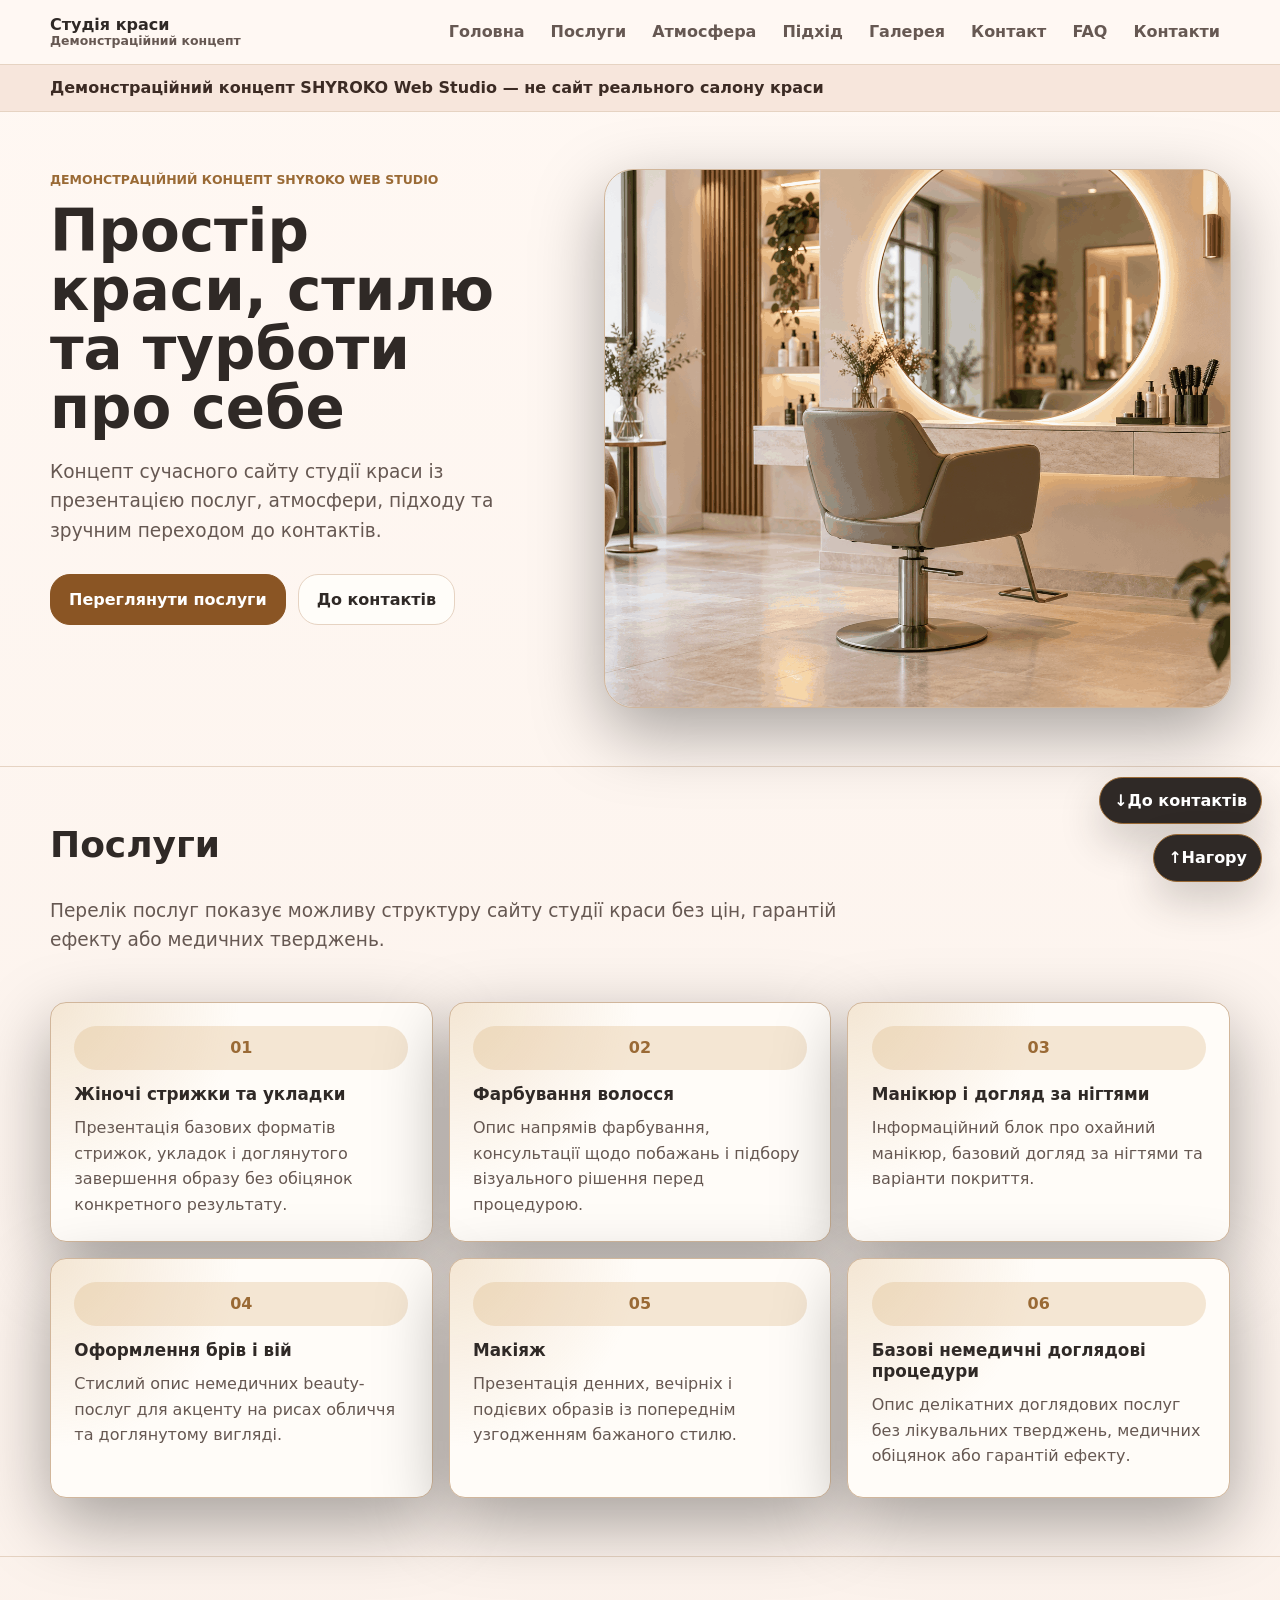
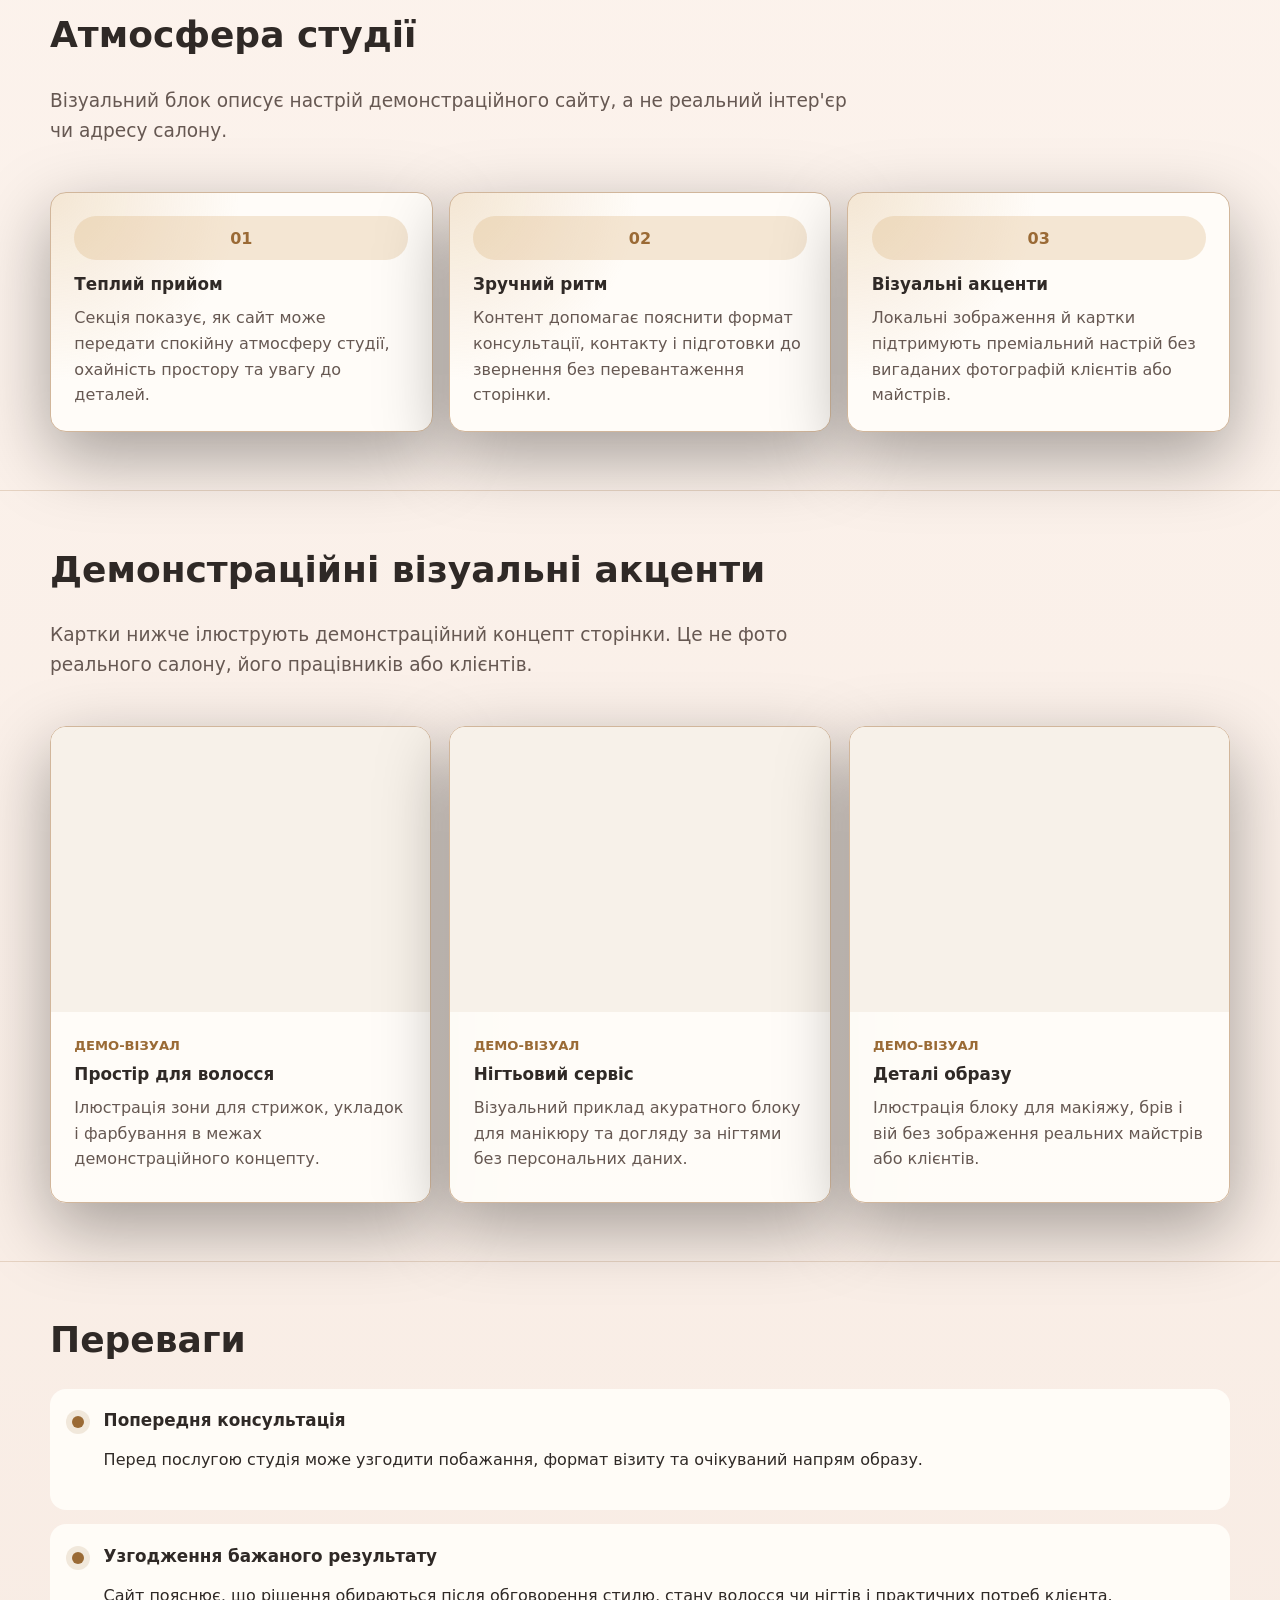
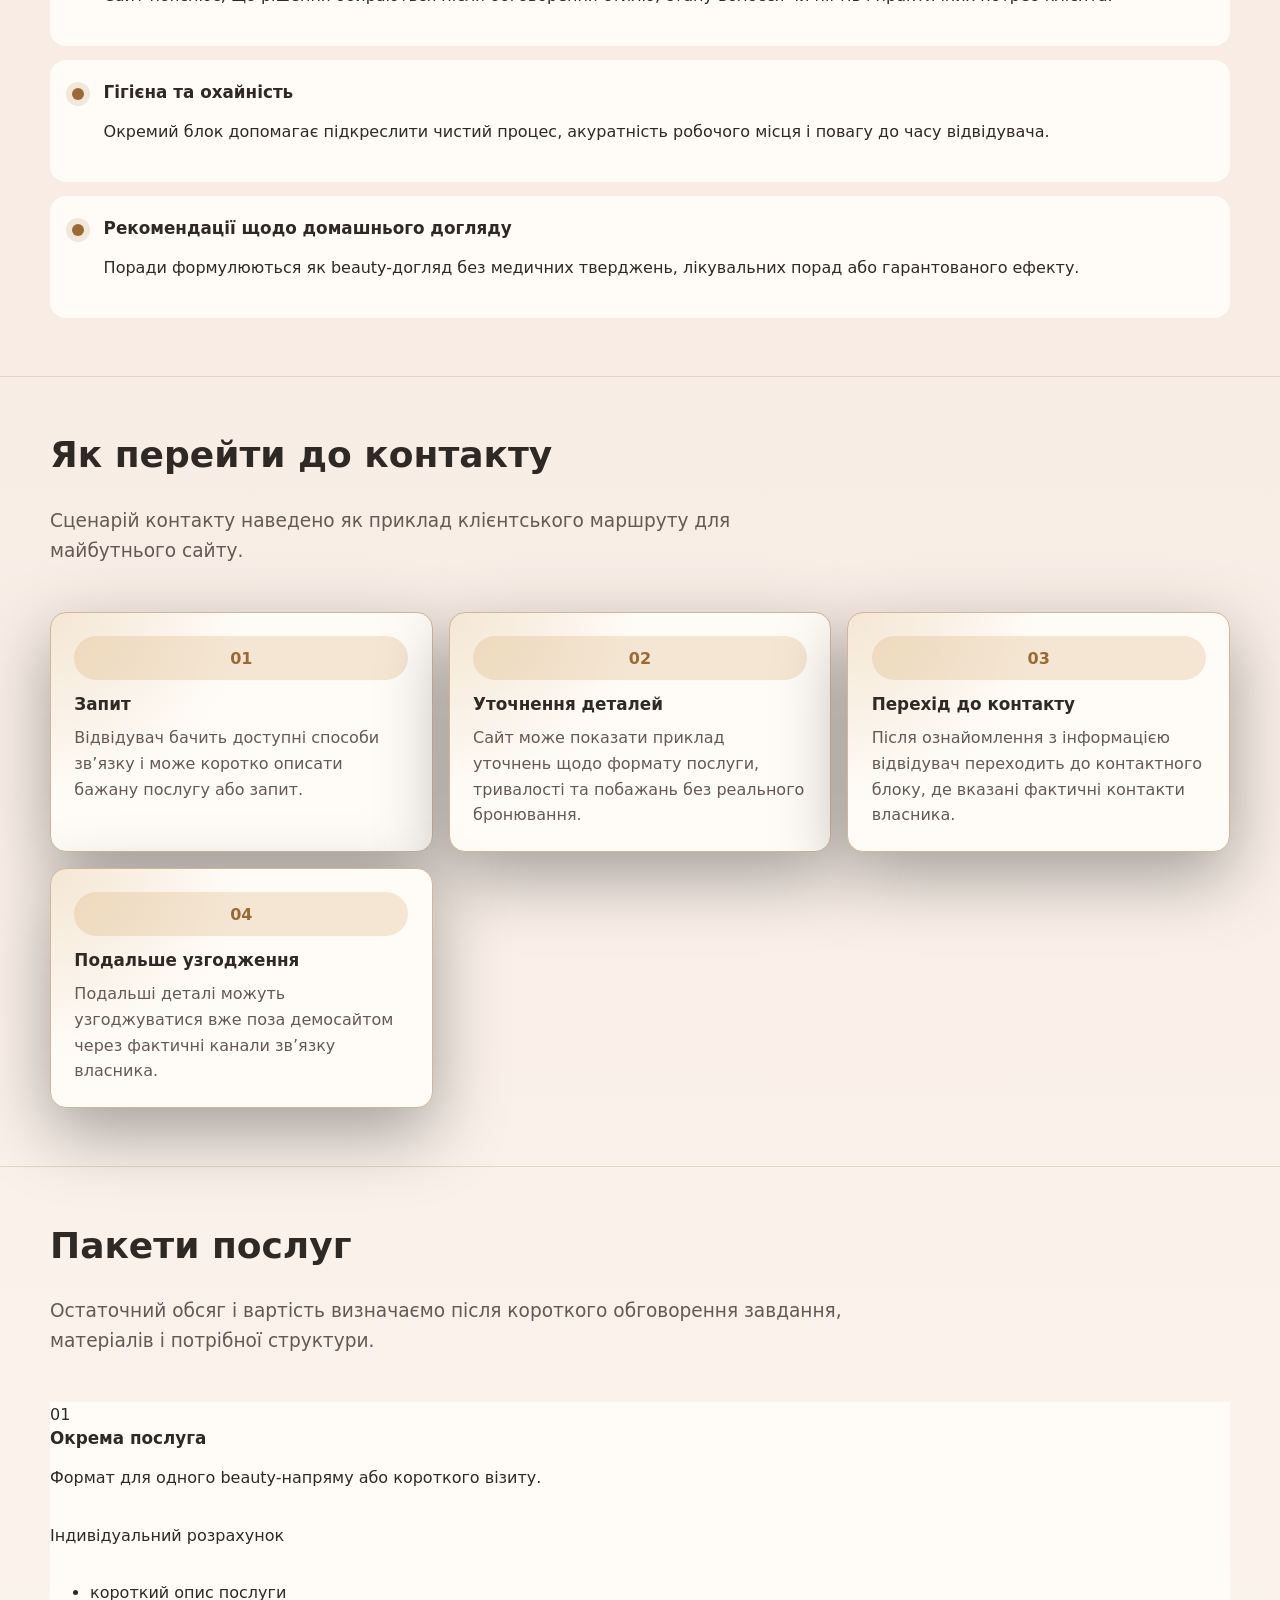
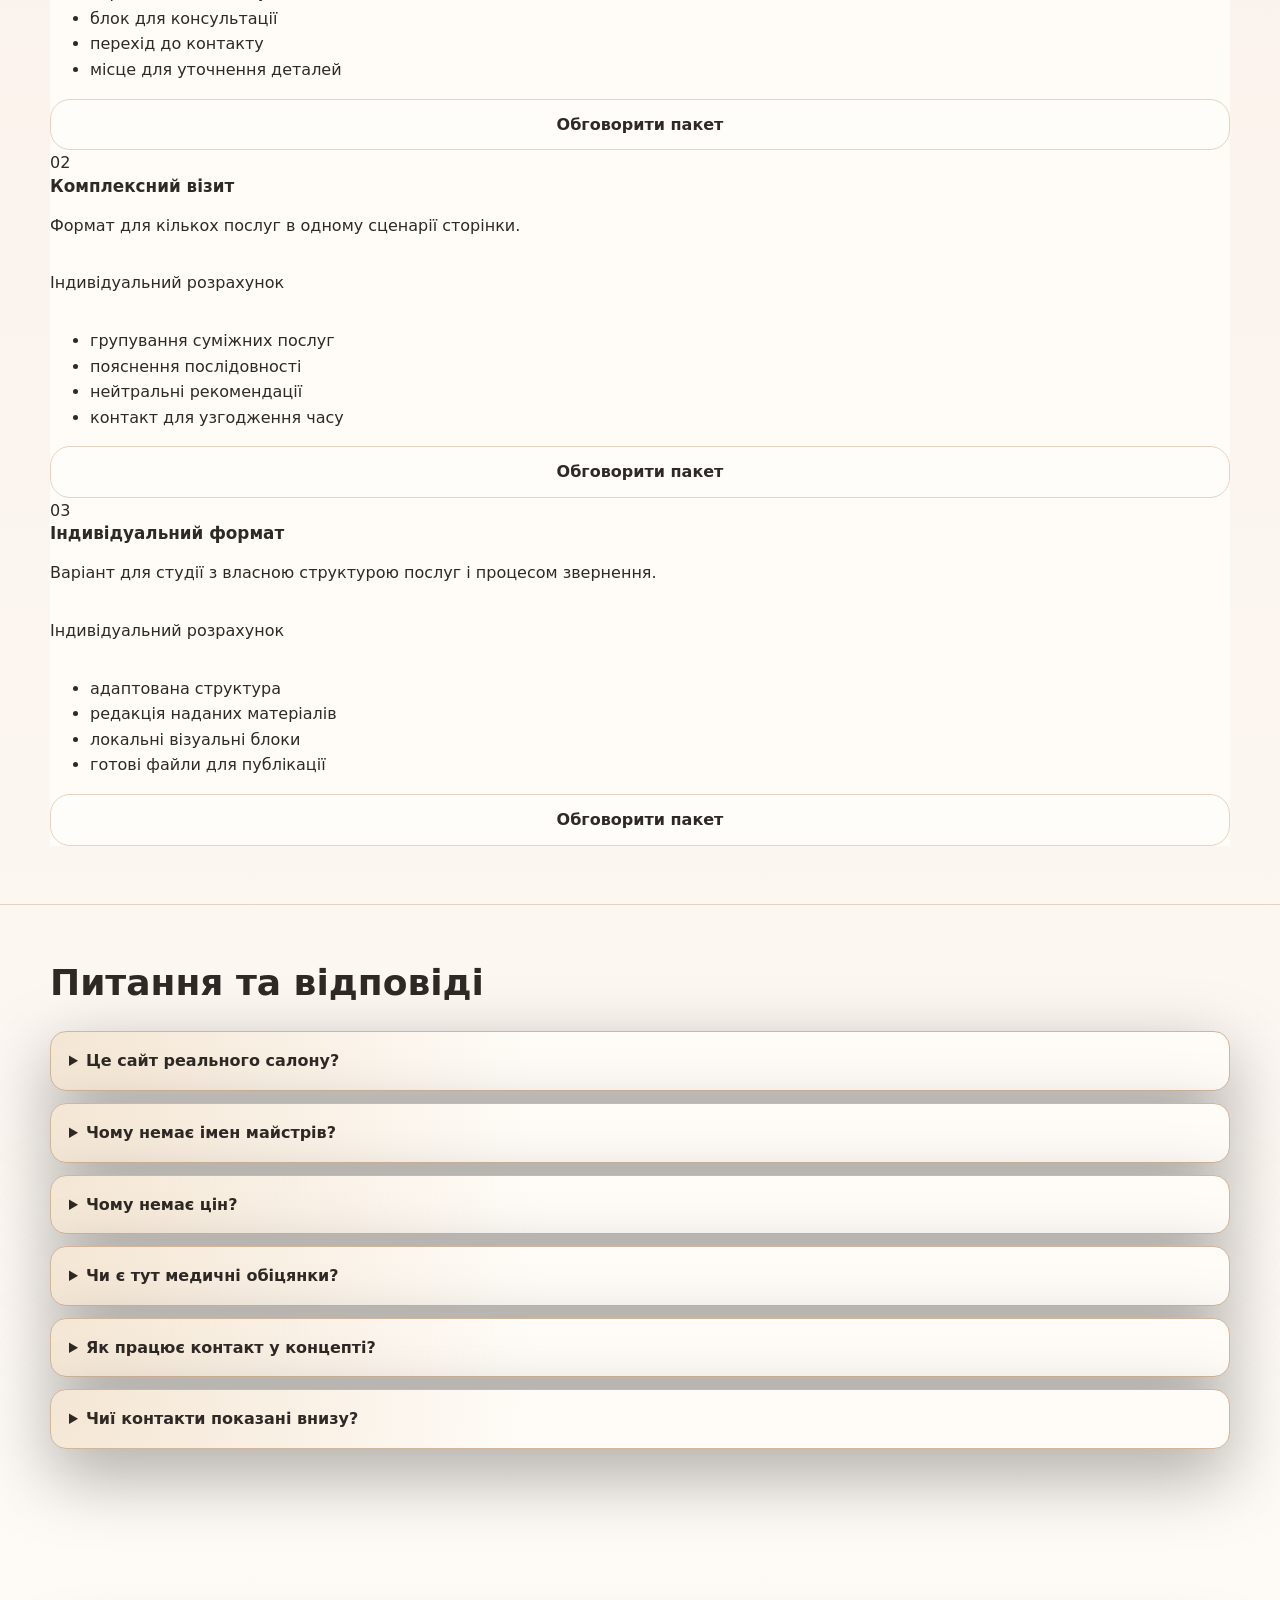
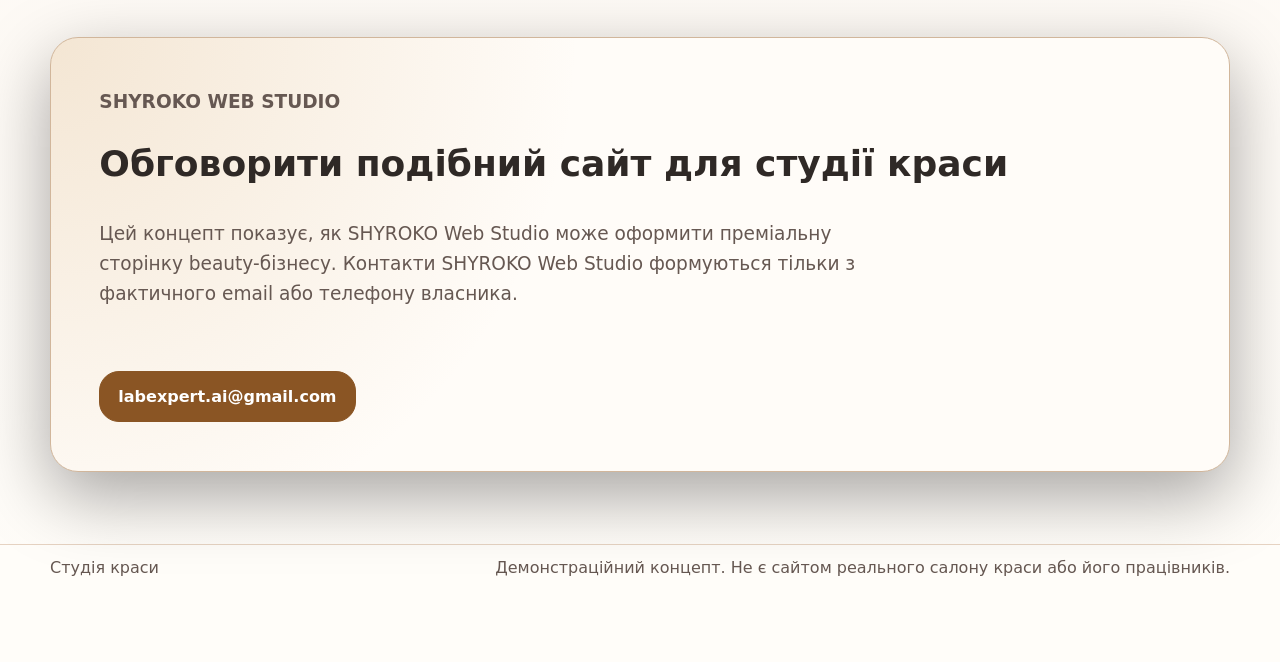
==== commit 96d47978: "Update beauty demo copy and gallery" ====
--- a/beauty-salon/index.html
+++ b/beauty-salon/index.html
@@ -5,7 +5,7 @@
   <meta name="viewport" content="width=device-width, initial-scale=1">
   <meta http-equiv="Content-Security-Policy" content="default-src 'self'; script-src 'none'; style-src 'self'; img-src 'self'; object-src 'none'; base-uri 'none'; form-action 'none'">
   <title>Простір краси, стилю та турботи про себе</title>
-  <meta name="description" content="Концепт сучасного сайту студії краси із презентацією послуг, майстрів, підходу та зручним переходом до запису.">
+  <meta name="description" content="Концепт сучасного сайту студії краси із презентацією послуг, атмосфери, підходу та зручним переходом до контактів.">
   <link rel="stylesheet" href="styles.css">
 </head>
 <body data-theme="studio" data-showcase="beauty-salon-showcase" class="motion-subtle">
@@ -19,8 +19,8 @@
           <li><a href="#services">Послуги</a></li>
           <li><a href="#atmosphere">Атмосфера</a></li>
           <li><a href="#approach">Підхід</a></li>
-          <li><a href="#portfolio">Майстри</a></li>
-          <li><a href="#booking">Запис</a></li>
+          <li><a href="#portfolio">Галерея</a></li>
+          <li><a href="#booking">Контакт</a></li>
           <li><a href="#faq">FAQ</a></li>
           <li><a href="#final-cta">Контакти</a></li>
         </ul>
@@ -36,10 +36,10 @@
         <div>
           <p class="eyebrow">Демонстраційний концепт SHYROKO Web Studio</p>
           <h1 id="hero-title">Простір краси, стилю та турботи про себе</h1>
-          <p class="hero-copy">Концепт сучасного сайту студії краси із презентацією послуг, майстрів, підходу та зручним переходом до запису.</p>
+          <p class="hero-copy">Концепт сучасного сайту студії краси із презентацією послуг, атмосфери, підходу та зручним переходом до контактів.</p>
           <div class="hero-actions">
             <a class="button button-primary" href="#services">Переглянути послуги</a>
-            <a class="button button-secondary" href="#booking">Як відбувається запис</a>
+            <a class="button button-secondary" href="#final-cta">До контактів</a>
           </div>
         </div>
                 <figure class="hero-media">
@@ -102,7 +102,7 @@
           <article class="info-card">
             <span class="card-index">02</span>
             <h3>Зручний ритм</h3>
-            <p>Контент допомагає пояснити формат консультації, запису і підготовки до візиту без перевантаження сторінки.</p>
+            <p>Контент допомагає пояснити формат консультації, контакту і підготовки до звернення без перевантаження сторінки.</p>
           </article>
           <article class="info-card">
             <span class="card-index">03</span>
@@ -115,32 +115,32 @@
     <section id="portfolio" class="section-band" aria-labelledby="portfolio-title">
       <div class="container">
         <div class="section-head">
-          <h2 id="portfolio-title">Демонстраційні профілі майстрів</h2>
-          <p class="section-intro">Профілі нижче є умовними ролями для структури сторінки. Вони не містять реальних ПІБ, фотографій людей, кваліфікацій або вигаданого досвіду.</p>
+          <h2 id="portfolio-title">Демонстраційні візуальні акценти</h2>
+          <p class="section-intro">Картки нижче ілюструють демонстраційний концепт сторінки. Це не фото реального салону, його працівників або клієнтів.</p>
         </div>
         <div class="portfolio-grid">
           <article class="portfolio-card">
-            <img class="portfolio-image" src="assets/asset-02.png" alt="Майстер волосся - Демо-профіль для опису напрямів стрижок, укладок і фарбування без імені, стажу чи персональних тверджень." width="800" height="600" loading="lazy" decoding="async">
+            <img class="portfolio-image" src="assets/asset-02.png" alt="Демонстраційний простір для послуг з волосся у концепті студії краси" width="800" height="600" loading="lazy" decoding="async">
             <div class="portfolio-body">
-            <p class="portfolio-category">Демо-профіль</p>
-              <h3>Майстер волосся</h3>
-              <p>Демо-профіль для опису напрямів стрижок, укладок і фарбування без імені, стажу чи персональних тверджень.</p>
+            <p class="portfolio-category">Демо-візуал</p>
+              <h3>Простір для волосся</h3>
+              <p>Ілюстрація зони для стрижок, укладок і фарбування в межах демонстраційного концепту.</p>
             </div>
           </article>
           <article class="portfolio-card">
-            <img class="portfolio-image" src="assets/asset-03.png" alt="Майстер нігтьового сервісу - Приклад структурованого профілю для манікюру та догляду за нігтями без фотографії людини або вигаданої кваліфікації." width="800" height="600" loading="lazy" decoding="async">
+            <img class="portfolio-image" src="assets/asset-03.png" alt="Демонстраційний простір нігтьового сервісу у концепті студії краси" width="800" height="600" loading="lazy" decoding="async">
             <div class="portfolio-body">
-            <p class="portfolio-category">Демо-профіль</p>
-              <h3>Майстер нігтьового сервісу</h3>
-              <p>Приклад структурованого профілю для манікюру та догляду за нігтями без фотографії людини або вигаданої кваліфікації.</p>
+            <p class="portfolio-category">Демо-візуал</p>
+              <h3>Нігтьовий сервіс</h3>
+              <p>Візуальний приклад акуратного блоку для манікюру та догляду за нігтями без персональних даних.</p>
             </div>
           </article>
           <article class="portfolio-card">
-            <img class="portfolio-image" src="assets/asset-04.png" alt="Майстер образу - Демо-картка для макіяжу, брів і вій з акцентом на формат послуг, а не на персональні дані спеціаліста." width="800" height="600" loading="lazy" decoding="async">
+            <img class="portfolio-image" src="assets/asset-04.png" alt="Демонстраційні деталі образу для концепту студії краси" width="800" height="600" loading="lazy" decoding="async">
             <div class="portfolio-body">
-            <p class="portfolio-category">Демо-профіль</p>
-              <h3>Майстер образу</h3>
-              <p>Демо-картка для макіяжу, брів і вій з акцентом на формат послуг, а не на персональні дані спеціаліста.</p>
+            <p class="portfolio-category">Демо-візуал</p>
+              <h3>Деталі образу</h3>
+              <p>Ілюстрація блоку для макіяжу, брів і вій без зображення реальних майстрів або клієнтів.</p>
             </div>
           </article>
         </div>
@@ -186,29 +186,29 @@
     <section id="booking" class="section-band" aria-labelledby="booking-title">
       <div class="container">
         <div class="section-head">
-          <h2 id="booking-title">Як відбувається запис</h2>
-          <p class="section-intro">Сценарій запису наведено як приклад клієнтського маршруту для майбутнього сайту.</p>
+          <h2 id="booking-title">Як перейти до контакту</h2>
+          <p class="section-intro">Сценарій контакту наведено як приклад клієнтського маршруту для майбутнього сайту.</p>
         </div>
         <div class="process-grid">
           <article class="step-card" aria-label="Крок 1">
             <span class="step-index">01</span>
             <h3>Запит</h3>
-            <p>Відвідувач обирає зручний спосіб зв’язку і коротко описує бажану послугу або привід для візиту.</p>
+            <p>Відвідувач бачить доступні способи зв’язку і може коротко описати бажану послугу або запит.</p>
           </article>
           <article class="step-card" aria-label="Крок 2">
             <span class="step-index">02</span>
             <h3>Уточнення деталей</h3>
-            <p>Студія може поставити кілька практичних запитань щодо формату, дати, тривалості та побажань.</p>
+            <p>Сайт може показати приклад уточнень щодо формату послуги, тривалості та побажань без реального бронювання.</p>
           </article>
           <article class="step-card" aria-label="Крок 3">
             <span class="step-index">03</span>
-            <h3>Узгодження часу</h3>
-            <p>Після уточнення запиту підбирається доступний час без автоматичних обіцянок або вигаданого графіка.</p>
+            <h3>Перехід до контакту</h3>
+            <p>Після ознайомлення з інформацією відвідувач переходить до контактного блоку, де вказані фактичні контакти власника.</p>
           </article>
           <article class="step-card" aria-label="Крок 4">
             <span class="step-index">04</span>
-            <h3>Підтвердження візиту</h3>
-            <p>Клієнт отримує зрозуміле підтвердження домовленостей і, за потреби, нейтральні рекомендації до візиту.</p>
+            <h3>Подальше узгодження</h3>
+            <p>Подальші деталі можуть узгоджуватися вже поза демосайтом через фактичні канали зв’язку власника.</p>
           </article>
         </div>
       </div>
@@ -249,7 +249,7 @@
           <article class="package-card">
             <div class="package-topline">03</div>
             <h3>Індивідуальний формат</h3>
-            <p>Варіант для студії з власною структурою послуг і процесом запису.</p>
+            <p>Варіант для студії з власною структурою послуг і процесом звернення.</p>
             <p class="package-price">Індивідуальний розрахунок</p>
             <ul class="package-features">
               <li>адаптована структура</li>
@@ -285,8 +285,8 @@
             <p>Ні. Контент описує лише немедичні beauty-послуги і не містить лікувальних тверджень або гарантованого ефекту.</p>
           </details>
           <details class="faq-item">
-            <summary>Як працює запис у концепті?</summary>
-            <p>Кнопки ведуть до контактного блоку, де власник може вказати фактичний email або телефон.</p>
+            <summary>Як працює контакт у концепті?</summary>
+            <p>Кнопки ведуть до контактного блоку з фактичним email або телефоном власника.</p>
           </details>
           <details class="faq-item">
             <summary>Чиї контакти показані внизу?</summary>
@@ -308,11 +308,11 @@
       </div>
     </section>
   </main>
-  <nav class="floating-page-nav" aria-label="Навігація сторінкою"><a class="page-jump" href="#final-cta" aria-label="Перейти до запису"><span aria-hidden="true">↓</span><span class="page-jump-label"> До запису</span></a><a class="back-to-top" href="#hero" aria-label="Повернутися нагору"><span aria-hidden="true">↑</span><span class="back-to-top-label"> Нагору</span></a></nav>
+  <nav class="floating-page-nav" aria-label="Навігація сторінкою"><a class="page-jump" href="#final-cta" aria-label="Перейти до контактів"><span aria-hidden="true">↓</span><span class="page-jump-label"> До контактів</span></a><a class="back-to-top" href="#hero" aria-label="Повернутися нагору"><span aria-hidden="true">↑</span><span class="back-to-top-label"> Нагору</span></a></nav>
   <footer class="site-footer">
     <div class="container footer-layout">
       <p>Студія краси</p>
-      <p>Демонстраційний концепт. Не є сайтом реального салону краси та не використовується для запису клієнтів.</p>
+      <p>Демонстраційний концепт. Не є сайтом реального салону краси або його працівників.</p>
     </div>
   </footer>
 </body>
